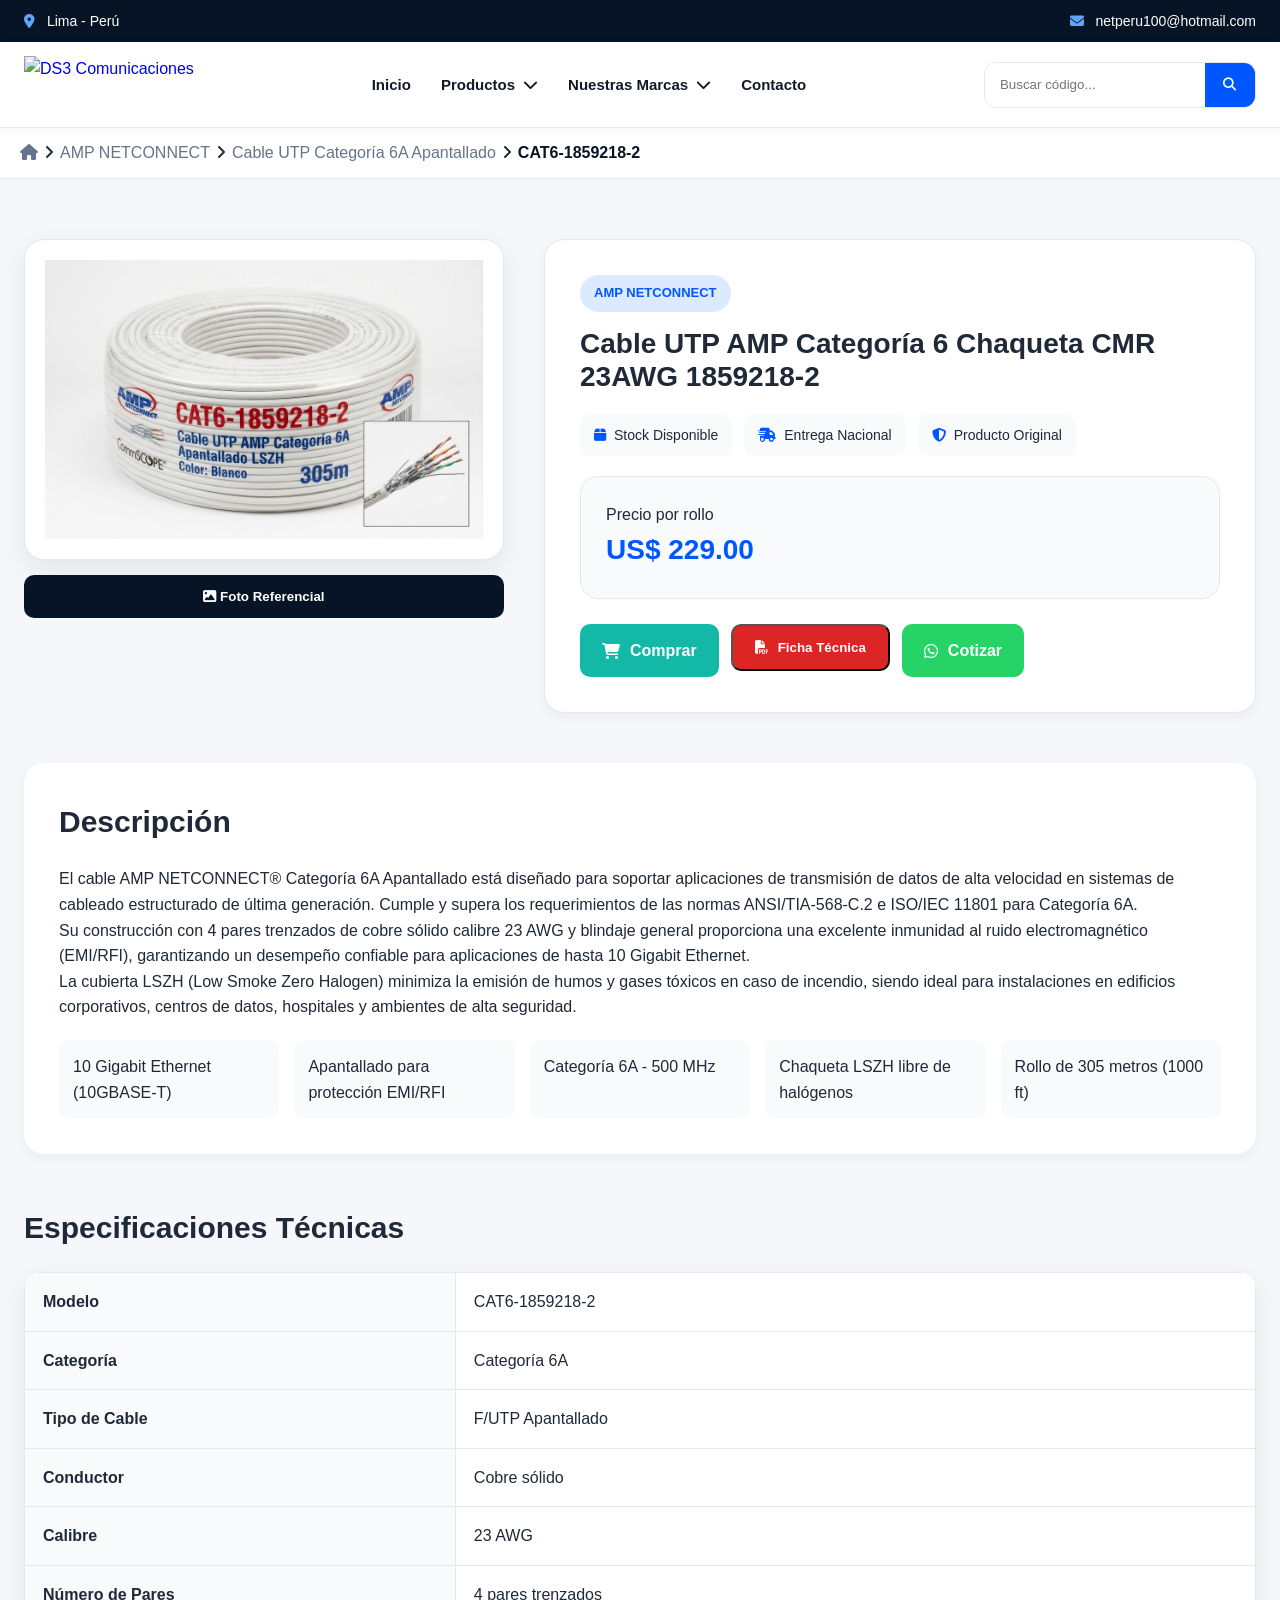
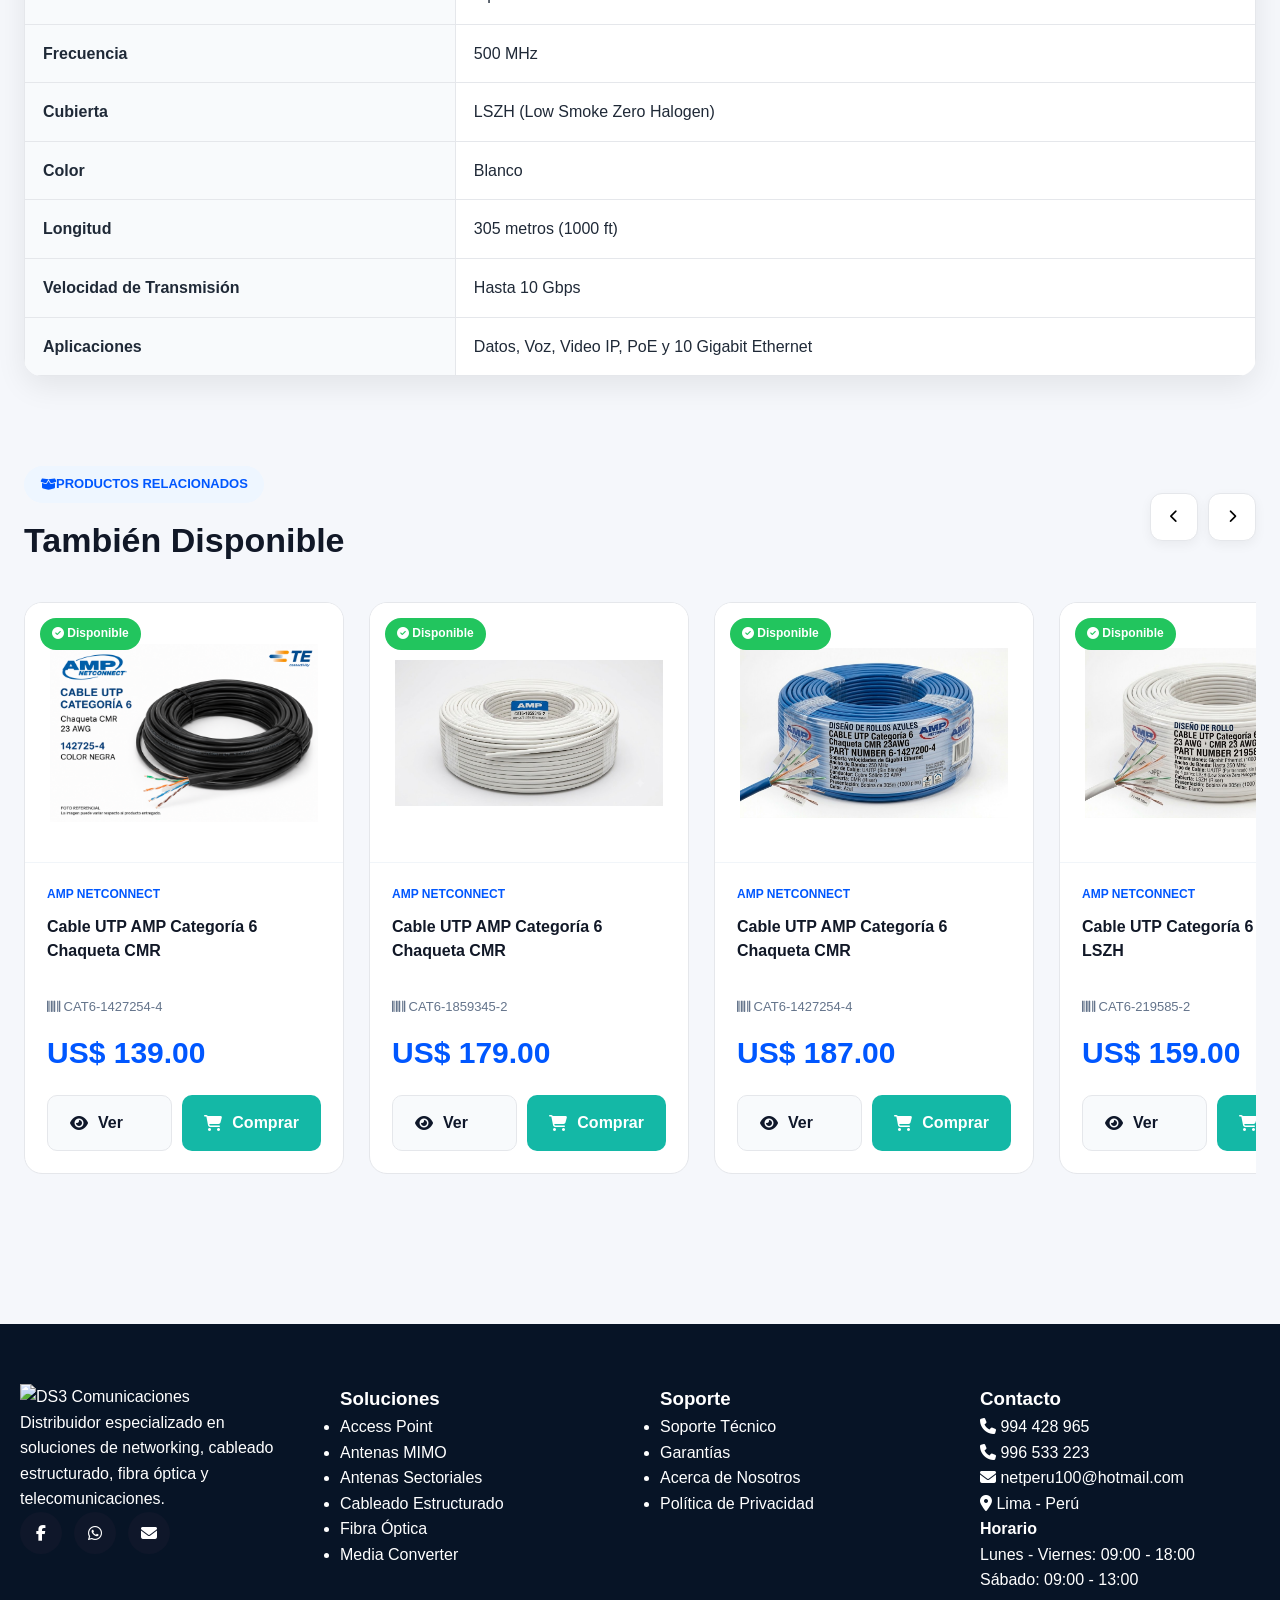
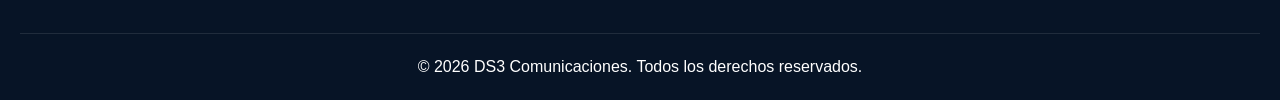
==== 1859218-2.html @ 6a1416a5 "Actualización productos AMP NETCONNECT" ====
<!DOCTYPE html>
<html lang="es">

<head>

    <link rel="stylesheet" href="css/base.css">
    <link rel="stylesheet" href="css/navbar.css">
    <link rel="stylesheet" href="css/product.css">
    <link rel="stylesheet" href="css/related-products.css">
    <link rel="stylesheet" href="css/footer.css">
    <link rel="stylesheet" href="css/responsive.css">
    <link rel="stylesheet" href="https://cdnjs.cloudflare.com/ajax/libs/font-awesome/6.7.2/css/all.min.css">
</head>

<body>

    <!-- Navbar -->
    <div id="navbar-container"></div>
    <!-- PRODUCTO -->
    <section class="product-section">

        <div class="container">

            <div class="product-grid">

                <div class="product-left">

                    <img src="icons/efd4f546-cb13-4850-aee8-1427e9f0d765.jpg" alt="Cable UTP AMP Categoría 6"
                        class="product-image">

                    <button id="openPhoto" class="photo-btn">

                        <i class="fa-solid fa-image"></i>
                        Foto Referencial

                    </button>

                </div>

                <div class="product-right">

                    <span class="brand">
                        AMP NETCONNECT
                    </span>

                    <h1>

                        Cable UTP AMP Categoría 6
                        Chaqueta CMR 23AWG
                        1859218-2

                    </h1>

                    <div class="product-meta">

                        <div class="meta-item">
                            <i class="fa-solid fa-box"></i>
                            Stock Disponible
                        </div>

                        <div class="meta-item">
                            <i class="fa-solid fa-truck-fast"></i>
                            Entrega Nacional
                        </div>

                        <div class="meta-item">
                            <i class="fa-solid fa-shield-halved"></i>
                            Producto Original
                        </div>

                    </div>

                    <div class="price-box">

                        <span>Precio por rollo</span>

                        <div class="price">
                            US$ 229.00
                        </div>

                    </div>

                    <div class="action-buttons">

                        <a href="#" class="btn buy-btn">

                            <i class="fa-solid fa-cart-shopping"></i>
                            Comprar

                        </a>

                        <div class="pdf-dropdown">

                            <button class="btn tech-btn" id="pdfBtn">

                                <i class="fa-solid fa-file-pdf"></i>
                                Ficha Técnica

                            </button>

                            <div class="pdf-menu" id="pdfMenu">

                                <a href="pdf/1859218-2_es.pdf" target="_blank">
                                    🇪🇸 Español
                                </a>

                                <a href="pdf/1859218-2_en.pdf" target="_blank">
                                    🇺🇸 English
                                </a>

                            </div>

                        </div>

                        <a href="https://wa.me/51994428965?text=Hola,%20quiero%20cotizar%20el%20Cable%20UTP%20AMP%206-1427200-4"
                            target="_blank" class="btn whatsapp-btn">

                            <i class="fab fa-whatsapp"></i>

                            Cotizar

                        </a>

                    </div>

                </div>

            </div>

            <section class="description">

                <h2>Descripción</h2>

                <p>
                    El cable AMP NETCONNECT® Categoría 6A Apantallado está diseñado para soportar
                    aplicaciones de transmisión de datos de alta velocidad en sistemas de cableado
                    estructurado de última generación. Cumple y supera los requerimientos de las
                    normas ANSI/TIA-568-C.2 e ISO/IEC 11801 para Categoría 6A.
                </p>

                <p>
                    Su construcción con 4 pares trenzados de cobre sólido calibre 23 AWG y blindaje
                    general proporciona una excelente inmunidad al ruido electromagnético (EMI/RFI),
                    garantizando un desempeño confiable para aplicaciones de hasta 10 Gigabit Ethernet.
                </p>

                <p>
                    La cubierta LSZH (Low Smoke Zero Halogen) minimiza la emisión de humos y gases
                    tóxicos en caso de incendio, siendo ideal para instalaciones en edificios
                    corporativos, centros de datos, hospitales y ambientes de alta seguridad.
                </p>

                <ul>

                    <li>10 Gigabit Ethernet (10GBASE-T)</li>

                    <li>Apantallado para protección EMI/RFI</li>

                    <li>Categoría 6A - 500 MHz</li>

                    <li>Chaqueta LSZH libre de halógenos</li>

                    <li>Rollo de 305 metros (1000 ft)</li>

                </ul>

            </section>

            <section class="specifications">

                <h2>Especificaciones Técnicas</h2>

                <div class="table-wrapper">
                    <table>

                        <tr>
                            <td>Modelo</td>
                            <td>CAT6-1859218-2</td>
                        </tr>

                        <tr>
                            <td>Categoría</td>
                            <td>Categoría 6A</td>
                        </tr>

                        <tr>
                            <td>Tipo de Cable</td>
                            <td>F/UTP Apantallado</td>
                        </tr>

                        <tr>
                            <td>Conductor</td>
                            <td>Cobre sólido</td>
                        </tr>

                        <tr>
                            <td>Calibre</td>
                            <td>23 AWG</td>
                        </tr>

                        <tr>
                            <td>Número de Pares</td>
                            <td>4 pares trenzados</td>
                        </tr>

                        <tr>
                            <td>Frecuencia</td>
                            <td>500 MHz</td>
                        </tr>

                        <tr>
                            <td>Cubierta</td>
                            <td>LSZH (Low Smoke Zero Halogen)</td>
                        </tr>

                        <tr>
                            <td>Color</td>
                            <td>Blanco</td>
                        </tr>

                        <tr>
                            <td>Longitud</td>
                            <td>305 metros (1000 ft)</td>
                        </tr>

                        <tr>
                            <td>Velocidad de Transmisión</td>
                            <td>Hasta 10 Gbps</td>
                        </tr>

                        <tr>
                            <td>Aplicaciones</td>
                            <td>Datos, Voz, Video IP, PoE y 10 Gigabit Ethernet</td>
                        </tr>

                    </table>
                </div>

            </section>
        </div>

        <section class="related-products">

            <div class="container">

                <div class="section-header">

                    <div class="section-title">

                        <span class="section-badge">

                            <i class="fa-solid fa-box-open"></i>

                            Productos Relacionados

                        </span>

                        <h2>
                            También Disponible
                        </h2>

                    </div>

                    <div class="slider-controls">

                        <button class="slider-btn" id="prevProduct">

                            <i class="fa-solid fa-chevron-left"></i>

                        </button>

                        <button class="slider-btn" id="nextProduct">

                            <i class="fa-solid fa-chevron-right"></i>

                        </button>

                    </div>

                </div>

                <div class="related-slider" id="relatedSlider">

                    <!-- PRODUCTO 1 -->

                    <article class="product-card">

                        <span class="stock-badge">

                            <i class="fa-solid fa-circle-check"></i>

                            Disponible

                        </span>

                        <div class="product-image-box">

                            <img src="icons/06294995-fa99-4bab-a4fa-f80237c749cf.png" alt="Cable AMP Categoría 6">

                        </div>

                        <div class="product-info">

                            <span class="product-brand">
                                AMP NETCONNECT
                            </span>

                            <h3>
                                Cable UTP AMP Categoría 6
                                Chaqueta CMR
                            </h3>

                            <div class="product-code">

                                <i class="fa-solid fa-barcode"></i>

                                CAT6-1427254-4

                            </div>

                            <div class="product-price">

                                US$ 139.00

                            </div>

                            <div class="product-actions">

                                <a href="/1427254-4.html" class="btn details-btn">

                                    <i class="fa-solid fa-eye"></i>

                                    Ver

                                </a>

                                <a href="#" class="btn buy-btn">

                                    <i class="fa-solid fa-cart-shopping"></i>

                                    Comprar

                                </a>

                            </div>

                        </div>

                    </article>

                    <!-- PRODUCTO 2 -->

                    <article class="product-card">

                        <span class="stock-badge">

                            <i class="fa-solid fa-circle-check"></i>

                            Disponible

                        </span>

                        <div class="product-image-box">

                            <img src="icons/18313572707511110269.jpg" alt="Cable AMP LSZH">

                        </div>

                        <div class="product-info">

                            <span class="product-brand">
                                AMP NETCONNECT
                            </span>

                            <h3>
                                Cable UTP AMP Categoría 6 Chaqueta CMR
                            </h3>

                            <div class="product-code">

                                <i class="fa-solid fa-barcode"></i>

                                CAT6-1859345-2

                            </div>

                            <div class="product-price">

                                US$ 179.00

                            </div>

                            <div class="product-actions">

                                <a href="/6-1427200-4.html" class="btn details-btn">

                                    <i class="fa-solid fa-eye"></i>

                                    Ver

                                </a>

                                <a href="#" class="btn buy-btn">

                                    <i class="fa-solid fa-cart-shopping"></i>

                                    Comprar

                                </a>

                            </div>

                        </div>

                    </article>

                    <!-- PRODUCTO 3 -->

                    <article class="product-card">

                        <span class="stock-badge">

                            <i class="fa-solid fa-circle-check"></i>

                            Disponible

                        </span>

                        <div class="product-image-box">

                            <img src="icons/12920551569051619388.jpg" alt="Cable AMP Categoría 6">

                        </div>

                        <div class="product-info">

                            <span class="product-brand">
                                AMP NETCONNECT
                            </span>

                            <h3>
                                Cable UTP AMP Categoría 6
                                Chaqueta CMR
                            </h3>

                            <div class="product-code">

                                <i class="fa-solid fa-barcode"></i>

                                CAT6-1427254-4

                            </div>

                            <div class="product-price">

                                US$ 187.00
                            </div>

                            <div class="product-actions">

                                <a href="/6-1427200-4.html" class="btn details-btn">

                                    <i class="fa-solid fa-eye"></i>

                                    Ver

                                </a>

                                <a href="#" class="btn buy-btn">

                                    <i class="fa-solid fa-cart-shopping"></i>

                                    Comprar

                                </a>

                            </div>

                        </div>

                    </article>

                    <!-- PRODUCTO 4 -->

                    <article class="product-card">

                        <span class="stock-badge">

                            <i class="fa-solid fa-circle-check"></i>

                            Disponible

                        </span>

                        <div class="product-image-box">

                            <img src="icons/6c53fdd8-4ae4-412d-8e2e-f5d44bc591af.jpg" alt="Cable AMP 23AWG">

                        </div>

                        <div class="product-info">

                            <span class="product-brand">
                                AMP NETCONNECT
                            </span>

                            <h3>
                                Cable UTP Categoría 6
                                23 AWG LSZH
                            </h3>

                            <div class="product-code">

                                <i class="fa-solid fa-barcode"></i>

                                CAT6-219585-2

                            </div>

                            <div class="product-price">

                                US$ 159.00

                            </div>

                            <div class="product-actions">

                                <a href="/219585-2.html" class="btn details-btn">

                                    <i class="fa-solid fa-eye"></i>

                                    Ver

                                </a>

                                <a href="#" class="btn buy-btn">

                                    <i class="fa-solid fa-cart-shopping"></i>

                                    Comprar

                                </a>

                            </div>

                        </div>

                    </article>

                </div>

            </div>

        </section>
    </section>


    <!-- MODAL -->

    <div id="photoModal" class="modal">

        <div class="modal-content">

            <span class="close-modal">
                &times;
            </span>

            <img src="icons/51218fdd-6ee7-4077-8b9a-9e5af31d7620.jpg" alt="Foto Referencial">

        </div>

    </div>

    <div id="footer-container"></div>

    <script src="js/app.js"></script>
    <script src="js/navbar.js"></script>
    <script src="js/breadcrumb.js"></script>
</body>

</html>
---- css/base.css ----
/* ==========================
VARIABLES
========================== */

:root {

   --primary: #0057ff;
   --primary-dark: #0046cc;

   --secondary: #071426;

   --success: #22c55e;
   --danger: #ef4444;

   --white: #ffffff;

   --light: #f8fafc;
   --gray: #64748b;

   --border: #e5e7eb;

   --shadow-sm:
      0 4px 12px rgba(0, 0, 0, .05);

   --shadow:
      0 10px 30px rgba(0, 0, 0, .08);

   --radius: 14px;

   --transition: .25s ease;

}

/* ==========================
   RESET
========================== */

* {
   margin: 0;
   padding: 0;
   box-sizing: border-box;
}

html {
   scroll-behavior: smooth;
}

body {

   font-family: 'Inter', sans-serif;

   background: #f5f7fb;

   color: #1f2937;

   line-height: 1.6;

}

img {
   max-width: 100%;
   display: block;
}

a {
   text-decoration: none;
}

/* ==========================
   CONTAINER
========================== */

.container {

   max-width: 1400px;

   margin: auto;

   padding: 0 24px;

}
---- css/navbar.css ----
/* ==========================================
   TOPBAR
========================================== */

.topbar{
    background:#071426;
    color:#fff;
    padding:10px 0;
    font-size:14px;
}

.topbar .container{
    display:flex;
    justify-content:space-between;
    align-items:center;
}

.topbar i{
    margin-right:8px;
    color:#60a5fa;
}

.topbar a{
    color:#fff;
}

/* ==========================================
   NAVBAR
========================================== */

.navbar{
    position:sticky;
    top:0;
    z-index:9999;
    background:rgba(255,255,255,.96);
    backdrop-filter:blur(15px);
    border-bottom:1px solid var(--border);
    box-shadow:0 2px 10px rgba(0,0,0,.04);
}

.nav-wrapper{
    height:85px;
    display:flex;
    justify-content:space-between;
    align-items:center;
}

.logo img{
    height:58px;
}

.nav-menu{
    display:flex;
    align-items:center;
    gap:30px;
}

.nav-menu a{
    color:#111827;
    font-size:15px;
    font-weight:600;
    position:relative;
}

.nav-menu a:hover{
    color:var(--primary);
}

.nav-menu a::after{
    content:"";
    position:absolute;
    left:0;
    bottom:-8px;
    width:0;
    height:2px;
    background:var(--primary);
    transition:.3s;
}

.nav-menu a:hover::after{
    width:100%;
}

.nav-dropdown{
    position:relative;
}

.dropdown-btn{
    background:none;
    border:none;
    cursor:pointer;
    display:flex;
    align-items:center;
    gap:8px;
    font-size:15px;
    font-weight:600;
    color:#111827;
}

.dropdown-btn:hover{
    color:var(--primary);
}

/* ==========================================
   SUBMENU PRODUCTOS
========================================== */

.brand-subnav{
    position:absolute;
    top:100%;
    left:50%;
    transform:translateX(-50%);
    width:850px;
    background:#fff;
    border-radius:16px;
    padding:20px;
    box-shadow:0 20px 40px rgba(0,0,0,.12);
    opacity:0;
    visibility:hidden;
    transition:.3s ease;
    z-index:9999;
}

.products-dropdown:hover .brand-subnav{
    opacity:1;
    visibility:visible;
}

.brand-subnav__inner{
    display:grid;
    grid-template-columns:repeat(auto-fit,minmax(180px,1fr));
    gap:15px;
}

.nav-item{
    display:flex;
    align-items:center;
    gap:14px;
    padding:14px;
    border-radius:12px;
    border:1px solid #e5e7eb;
    transition:.25s ease;
}

.nav-item:hover{
    transform:translateY(-3px);
    box-shadow:0 8px 18px rgba(0,0,0,.08);
}

.icon-container{
    width:42px;
    height:42px;
    display:flex;
    align-items:center;
    justify-content:center;
    border-radius:10px;
    background:#eef6ff;
}

.icon-container i{
    color:#049FD9;
}

/* ==========================================
   MEGA MENU MARCAS
========================================== */

.mega-brands{
    position:absolute;
    top:100%;
    left:50%;
    transform:translateX(-50%);
    width:950px;
    padding:25px;
    background:#fff;
    border-radius:18px;
    display:grid;
    grid-template-columns:repeat(auto-fill,minmax(140px,1fr));
    gap:15px;
    box-shadow:0 20px 40px rgba(0,0,0,.12);
    opacity:0;
    visibility:hidden;
    transition:.3s ease;
}

.nav-dropdown:hover .mega-brands{
    opacity:1;
    visibility:visible;
}

.brand-item{
    display:flex;
    align-items:center;
    justify-content:center;
    min-height:80px;
    padding:12px;
    border-radius:12px;
    border:1px solid var(--border);
    transition:.25s ease;
}

.brand-item:hover{
    transform:translateY(-4px);
    box-shadow:0 8px 18px rgba(0,0,0,.08);
}

.brand-item img{
    max-height:40px;
    object-fit:contain;
}

/* ==========================================
   SEARCH + MOBILE BUTTON
========================================== */

.nav-actions{
    display:flex;
    align-items:center;
    gap:15px;
}

.search-box form{
    display:flex;
    height:46px;
    border:1px solid var(--border);
    border-radius:12px;
    overflow:hidden;
}

.search-box input{
    width:220px;
    border:none;
    outline:none;
    padding:0 15px;
}

.search-btn{
    width:50px;
    border:none;
    background:var(--primary);
    color:#fff;
    cursor:pointer;
}

.mobile-btn{
    display:none;
    width:45px;
    height:45px;
    border:none;
    background:#f8fafc;
    color:#071426;
    border-radius:10px;
    cursor:pointer;
    font-size:18px;
    transition:.3s;
}

.mobile-btn:hover{
    background:#e2e8f0;
}

/* ==========================================
   BREADCRUMB
========================================== */

.breadcrumb{
    display:flex;
    align-items:center;
    gap:6px;
    padding:12px 20px;
    background:#fff;
    border-bottom:1px solid var(--border);
    overflow-x:auto;
    white-space:nowrap;
    scrollbar-width:none;
}

.breadcrumb::-webkit-scrollbar{
    display:none;
}

.breadcrumb a{
    color:#64748b;
}

.breadcrumb .current{
    font-weight:700;
    color:#071426;
}

/* ==========================================
   DESKTOP LARGE
========================================== */

@media (max-width:1400px){

    .brand-subnav{
        width:90vw;
    }

    .mega-brands{
        width:90vw;
    }

}

/* ==========================================
   TABLET
========================================== */

@media (max-width:1024px){

    .nav-menu{
        gap:20px;
    }

    .search-box input{
        width:180px;
    }

    .brand-subnav{
        width:95vw;
    }

    .mega-brands{
        width:95vw;
        grid-template-columns:
        repeat(auto-fill,minmax(120px,1fr));
    }

}

/* ==========================================
   MOBILE
========================================== */

@media (max-width:991px){

    .topbar{
        display:none;
    }

    .mobile-btn{
        display:flex;
        align-items:center;
        justify-content:center;
    }

    .search-box{
        display:none;
    }

    .nav-menu{
        display:none;
    }

    .nav-menu.mobile-active{
        display:flex;
        flex-direction:column;

        position:absolute;
        top:85px;
        left:0;

        width:100%;

        background:#fff;

        padding:25px;

        gap:20px;

        max-height:calc(100vh - 85px);

        overflow-y:auto;

        box-shadow:0 15px 30px rgba(0,0,0,.08);
    }

    .brand-subnav,
    .mega-brands{

        display:none;

        position:static;

        width:100%;

        transform:none;

        opacity:1;

        visibility:visible;

        margin-top:15px;

        box-shadow:none;
    }

    .nav-dropdown.active .brand-subnav,
    .nav-dropdown.active .mega-brands{
        display:grid;
    }

}

/* ==========================================
   TABLET VERTICAL
========================================== */

@media (max-width:768px){

    .logo img{
        height:48px;
    }

    .nav-wrapper{
        height:75px;
    }

    .breadcrumb{
        padding:10px 15px;
    }

}

/* ==========================================
   CELULAR
========================================== */

@media (max-width:480px){

    .nav-menu.mobile-active{
        padding:20px 15px;
    }

    .brand-subnav__inner{
        grid-template-columns:1fr;
    }

    .mega-brands{
        grid-template-columns:
        repeat(2,1fr);
    }

}
---- css/product.css ----
/* ==========================
   PRODUCTO
========================== */

.product-section {

   padding: 60px 0;

}

.product-grid {

   display: grid;

   grid-template-columns:
      520px 1fr;

   gap: 50px;

   align-items: start;

}

.product-image {

   width: 100%;

   padding: 20px;

   background: white;

   border-radius: 20px;

   border: 1px solid var(--border);

   box-shadow: var(--shadow);

}

.product-right {

   background: white;

   padding: 35px;

   border-radius: 20px;

   border: 1px solid var(--border);

   box-shadow: var(--shadow-sm);

}

.brand {

   display: inline-block;

   padding: 8px 14px;

   background: #dbeafe;

   color: #0057ff;

   font-size: 13px;

   font-weight: 700;

   border-radius: 999px;

   margin-bottom: 15px;

}

.product-right h1 {

   font-size: 28px;

   line-height: 1.2;

   margin-bottom: 20px;

}

/* ==========================
   META
========================== */

.product-meta {

   display: flex;

   flex-wrap: wrap;

   gap: 12px;

   margin-bottom: 20px;

}

.meta-item {

   padding: 10px 14px;

   background: #f8fafc;

   border-radius: 10px;

   font-size: 14px;

   display: flex;

   align-items: center;

   gap: 8px;

}

.meta-item i {

   color: var(--primary);

}

/* ==========================
   PRECIO
========================== */

.price-box {

   padding: 25px;

   background: #f8fafc;

   border-radius: 18px;

   border: 1px solid var(--border);

   margin-bottom: 25px;

}

.price {

   font-size: 28px;

   font-weight: 800;

   color: var(--primary);

}

/* ==========================
   BOTONES
========================== */

.action-buttons {

   display: flex;

   flex-wrap: wrap;

   gap: 12px;

}

.btn {

   padding: 14px 22px;

   border-radius: 10px;

   display: flex;

   align-items: center;

   gap: 10px;

   font-weight: 600;

   color: white;

   transition: .3s;

}

.btn:hover {

   transform: translateY(-2px);

}

.buy-btn {

   background: #14b8a6;
   /* Turquesa */

   color: #fff;

}

.buy-btn:hover {

   background: #0f9d8f;

}

.tech-btn {
   background: #dc2626;
   color: #fff;
}

.tech-btn:hover {
   background: #b91c1c;
}

/* Dropdown PDF */

.pdf-dropdown{
   position:relative;
   display:inline-block;
}

.pdf-menu{
   display:none;
   position:absolute;
   top:calc(100% + 8px);
   left:0;
   min-width:180px;
   background:#fff;
   border-radius:10px;
   overflow:hidden;
   box-shadow:0 8px 20px rgba(0,0,0,.15);
   z-index:9999;
}

.pdf-menu.active{
   display:block;
}

.pdf-menu a{
   display:block;
   padding:12px 16px;
   text-decoration:none;
   color:#374151;
}

.pdf-menu a:hover{
   background:#f3f4f6;
}

.whatsapp-btn {
   background: #25D366;
}

.photo-btn {

   margin-top: 15px;

   width: 100%;

   padding: 14px;

   border: none;

   background: #071426;

   color: white;

   font-weight: 600;

   border-radius: 10px;

   cursor: pointer;

}

/* ==========================
   DESCRIPCIÓN
========================== */

.description {

   margin-top: 50px;

   background: white;

   padding: 35px;

   border-radius: 20px;

   box-shadow: var(--shadow-sm);

}

.description h2 {

   margin-bottom: 20px;

   font-size: 30px;

}

.description ul {

   margin-top: 20px;

   list-style: none;

   display: grid;

   grid-template-columns:
      repeat(auto-fit, minmax(220px, 1fr));

   gap: 15px;

}

.description li {

   padding: 14px;

   background: #f8fafc;

   border-radius: 10px;

   font-weight: 500;

}

/* ==========================
   TABLA
========================== */

.specifications {

   margin-top: 50px;

}

.specifications h2 {

   margin-bottom: 20px;

   font-size: 30px;

}

table {

   width: 100%;

   background: white;

   border-collapse: collapse;

   overflow: hidden;

   border-radius: 18px;

   box-shadow: var(--shadow);

}

table td {

   padding: 16px 18px;

   border: 1px solid var(--border);

}

table td:first-child {

   font-weight: 700;

   background: #f8fafc;

   width: 35%;

}
/* ==========================
   MODAL
========================== */

.modal {

   display: none;

   position: fixed;

   inset: 0;

   background: rgba(0, 0, 0, .75);

   backdrop-filter: blur(5px);

   z-index: 99999;

}

.modal-content {

   background: white;

   width: 90%;

   max-width: 950px;

   margin: 40px auto;

   padding: 20px;

   border-radius: 18px;

   position: relative;

}

.modal-content img {

   width: 100%;

   border-radius: 12px;

}

.close-modal {

   position: absolute;

   top: 10px;
   right: 15px;

   font-size: 34px;

   cursor: pointer;

}

/* ==========================================
   DESKTOP LARGE
========================================== */

@media (max-width:1400px){

   .product-grid{
      grid-template-columns:480px 1fr;
      gap:40px;
   }

}

/* ==========================================
   LAPTOP
========================================== */

@media (max-width:1200px){

   .product-grid{
      grid-template-columns:420px 1fr;
      gap:35px;
   }

   .product-right{
      padding:30px;
   }

   .product-right h1{
      font-size:26px;
   }

   .description,
   .specifications{
      padding:30px;
   }

}

/* ==========================================
   TABLET
========================================== */

@media (max-width:991px){

   .product-grid{
      grid-template-columns:1fr;
      gap:30px;
   }

   .product-left{
      order:1;
   }

   .product-right{
      order:2;
      padding:25px;
   }

   .product-image{
      max-width:700px;
      margin:auto;
   }

   .product-right h1{
      font-size:24px;
   }

   .price{
      font-size:34px;
   }

   .description h2,
   .specifications h2{
      font-size:26px;
   }

   .description ul{
      grid-template-columns:
      repeat(auto-fit,minmax(180px,1fr));
   }

}

/* ==========================================
   MOBILE LARGE
========================================== */

@media (max-width:768px){

   .product-section{
      padding:40px 0;
   }

   .product-right{
      padding:20px;
   }

   .product-right h1{
      font-size:22px;
      line-height:1.4;
   }

   .product-meta{
      flex-direction:column;
      gap:10px;
   }

   .meta-item{
      width:100%;
   }

   .price-box{
      padding:20px;
   }

   .price{
      font-size:30px;
   }

   .action-buttons{
      flex-direction:column;
   }

   .action-buttons .btn{
      width:100%;
      justify-content:center;
   }

   .description{
      padding:25px;
   }

   .specifications{
      overflow-x:auto;
   }

   table{
      min-width:600px;
   }

   .modal-content{
      width:95%;
      margin:20px auto;
   }

}

/* ==========================================
   MOBILE SMALL
========================================== */

@media (max-width:576px){

   .product-section{
      padding:30px 0;
   }

   .product-image{
      padding:15px;
      border-radius:16px;
   }

   .product-right{
      padding:18px;
      border-radius:16px;
   }

   .brand{
      font-size:12px;
      padding:6px 12px;
   }

   .product-right h1{
      font-size:20px;
   }

   .price-box{
      padding:18px;
   }

   .price{
      font-size:28px;
   }

   .description,
   .specifications{
      padding:20px;
   }

   .description h2,
   .specifications h2{
      font-size:22px;
   }

   .description ul{
      grid-template-columns:1fr;
   }

   table td{
      padding:12px;
      font-size:14px;
   }

   .photo-btn{
      font-size:14px;
   }

}

/* ==========================================
   EXTRA SMALL DEVICES
========================================== */

@media (max-width:380px){

   .product-right h1{
      font-size:18px;
   }

   .price{
      font-size:24px;
   }

   .btn{
      padding:12px 15px;
      font-size:14px;
   }

   .meta-item{
      font-size:13px;
   }

}
---- css/related-products.css ----
/* ==========================
   RELATED PRODUCTS
========================== */

.related-products{
    width:100%;
    margin-top:90px;
}

.related-products .container{
    max-width:1400px;
    margin:auto;
}

/* Header */

.section-header{
    display:flex;
    justify-content:space-between;
    align-items:center;
    gap:20px;
    margin-bottom:35px;
}

.section-badge{
    display:inline-flex;
    align-items:center;
    justify-content:center;
    padding:8px 16px;
    background:#eef6ff;
    color:var(--primary);
    border-radius:50px;
    font-size:13px;
    font-weight:700;
    text-transform:uppercase;
}

.section-header h2{
    margin-top:10px;
    font-size:34px;
    font-weight:800;
    color:#111827;
}

/* Controles */

.slider-controls{
    display:flex;
    gap:10px;
}

.slider-btn{
    width:48px;
    height:48px;
    border:none;
    cursor:pointer;
    border-radius:12px;
    background:#fff;
    border:1px solid var(--border);
    box-shadow:var(--shadow-sm);
    transition:.25s ease;
}

.slider-btn:hover{
    background:var(--primary);
    color:#fff;
}

/* Slider */

.related-slider{
    display:flex;
    gap:25px;
    overflow-x:auto;
    scroll-behavior:smooth;
    padding-bottom:10px;
}

.related-slider::-webkit-scrollbar{
    height:8px;
}

.related-slider::-webkit-scrollbar-thumb{
    background:#cbd5e1;
    border-radius:30px;
}

/* Card */

.product-card{
    flex:0 0 320px;
    background:#fff;
    border-radius:18px;
    border:1px solid var(--border);
    overflow:hidden;
    position:relative;
    transition:.3s ease;
}

.product-card:hover{
    transform:translateY(-8px);
    box-shadow:
    0 20px 40px rgba(0,0,0,.08);
}

/* Badge */

.stock-badge{
    position:absolute;
    top:15px;
    left:15px;
    z-index:2;
    background:#22c55e;
    color:#fff;
    font-size:12px;
    font-weight:700;
    padding:6px 12px;
    border-radius:30px;
}

/* Imagen */

.product-image-box{
    height:260px;
    display:flex;
    align-items:center;
    justify-content:center;
    padding:25px;
    background:#fff;
    border-bottom:1px solid #f1f5f9;
}

.product-image-box img{
    max-width:100%;
    max-height:200px;
    object-fit:contain;
    transition:.3s ease;
}

.product-card:hover .product-image-box img{
    transform:scale(1.05);
}

/* Info */

.product-info{
    padding:22px;
}

.product-brand{
    display:block;
    font-size:12px;
    font-weight:700;
    color:var(--primary);
    text-transform:uppercase;
    margin-bottom:10px;
}

.product-info h3{
    font-size:16px;
    line-height:1.5;
    min-height:70px;
    margin-bottom:12px;
    color:#111827;
}

.product-code{
    font-size:13px;
    color:#64748b;
    margin-bottom:12px;
}

.product-price{
    font-size:30px;
    font-weight:800;
    color:var(--primary);
    margin-bottom:18px;
}

/* Botones */

.product-actions{
    display:flex;
    gap:10px;
}

.product-actions .btn{
    flex:1;
}

.details-btn{
    background:#f8fafc;
    color:#0f172a;
    border:1px solid #e5e7eb;
}

.details-btn:hover{
    background:#e2e8f0;
}

.product-actions .buy-btn{
    background:#14b8a6;
    color:#fff;
}

.product-actions .buy-btn:hover{
    background:#0d9488;
}
---- css/footer.css ----
.site-footer{
   margin-top:80px;
   background:#071426;
   color:#fff;
   padding:60px 20px 20px;
}

.footer-grid{
   max-width:1400px;
   margin:auto;
   display:grid;
   grid-template-columns:repeat(auto-fit,minmax(250px,1fr));
   gap:40px;
}

.footer-logo{
   max-width:220px;
}

.social-links{
   display:flex;
   gap:12px;
}

.social-links a{
   width:42px;
   height:42px;
   display:flex;
   justify-content:center;
   align-items:center;
   border-radius:50%;
   background:#0f172a;
   color:#fff;
}

.copyright{
   margin-top:40px;
   padding-top:20px;
   text-align:center;
   border-top:1px solid rgba(255,255,255,.1);
}
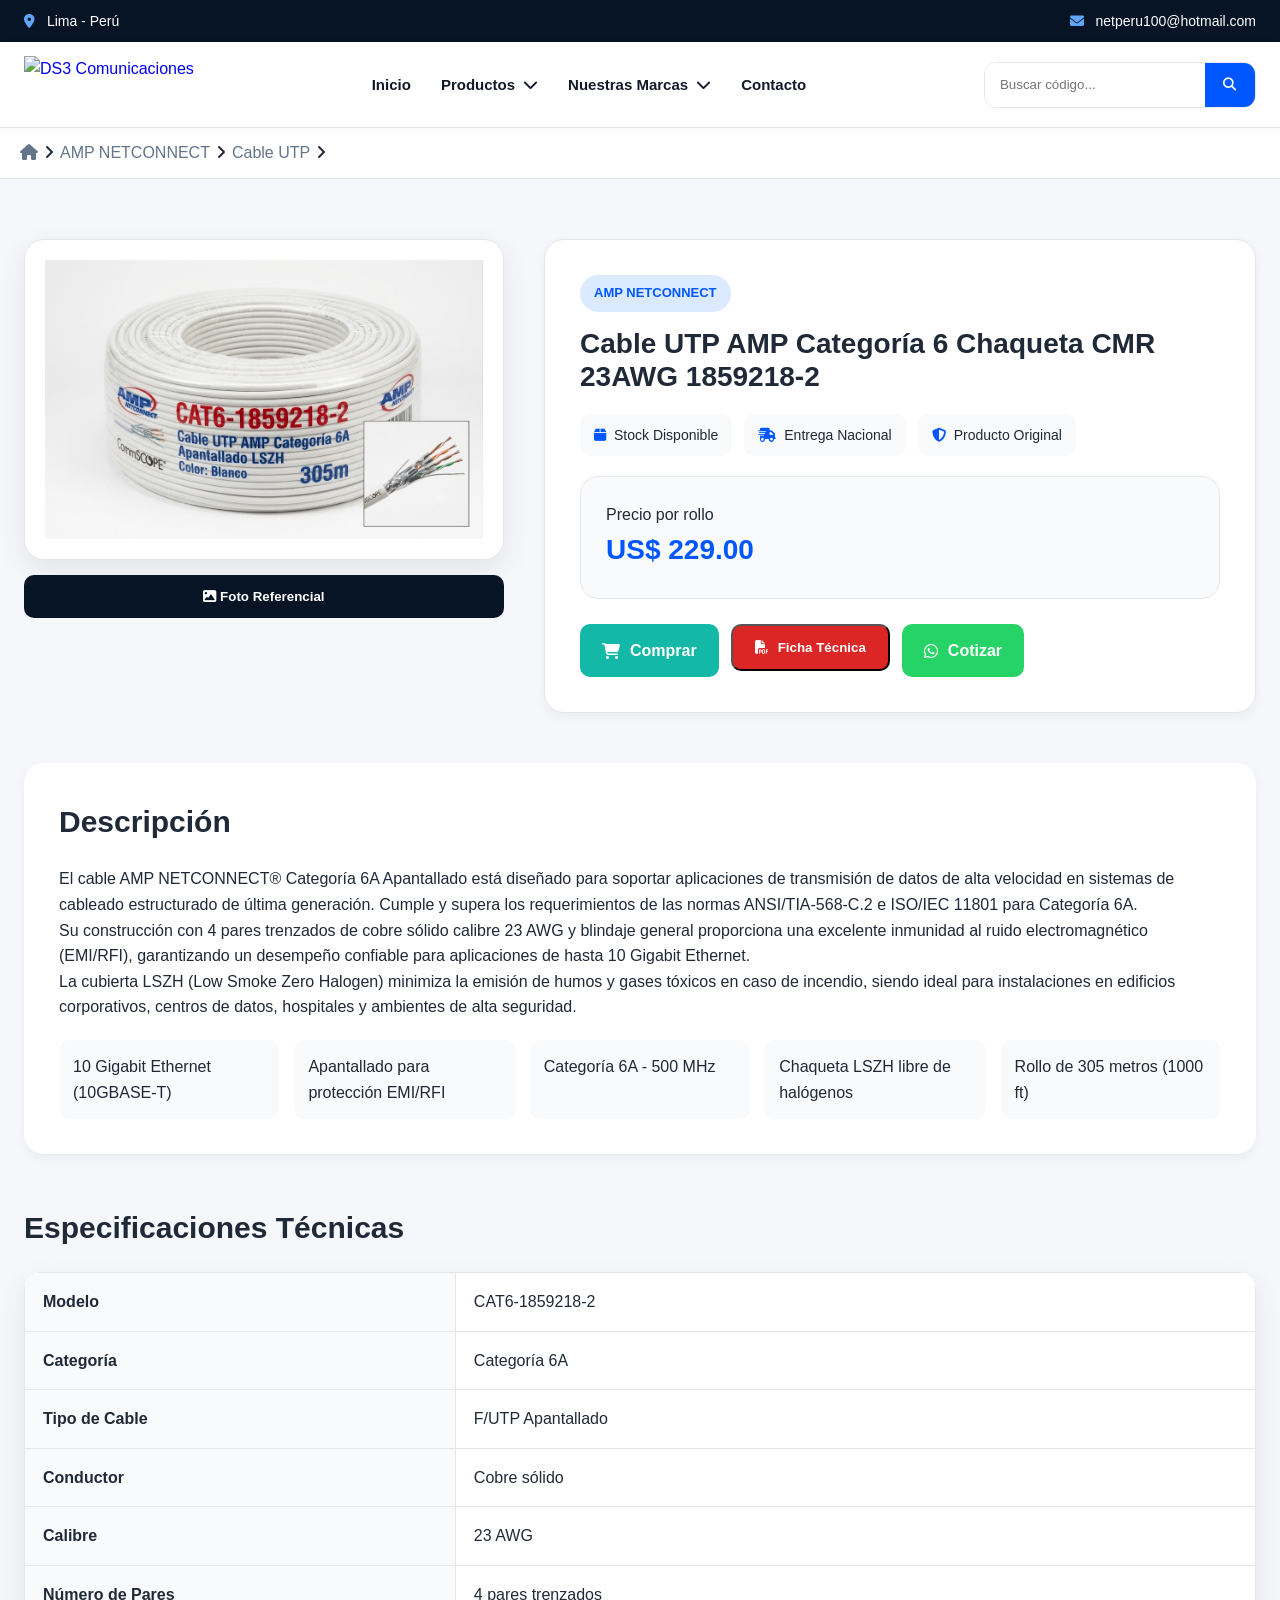
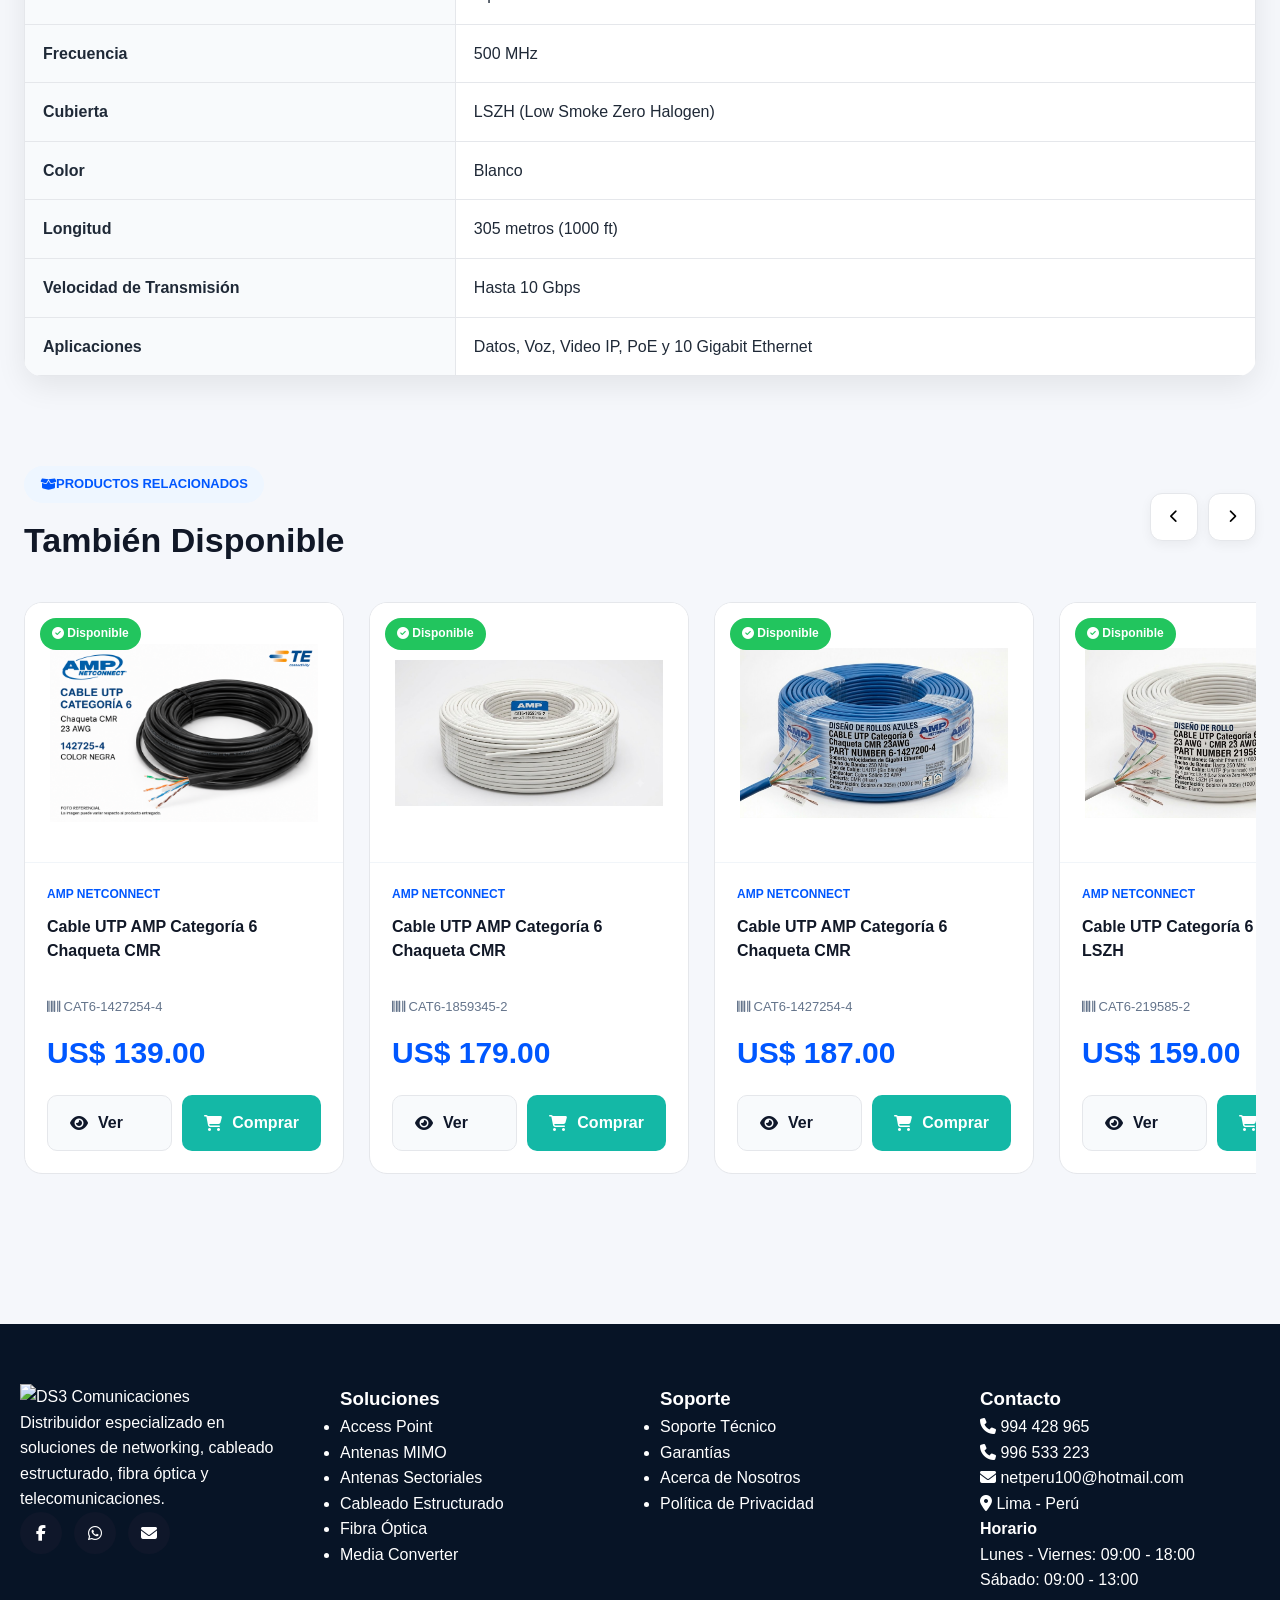
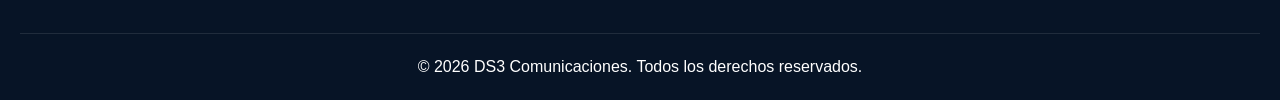
==== commit d3dbb460: "Update 1859218-2.html" ====
--- a/1859218-2.html
+++ b/1859218-2.html
@@ -1,581 +1,581 @@
-<!DOCTYPE html>
-<html lang="es">
-
-<head>
-
-    <link rel="stylesheet" href="css/base.css">
-    <link rel="stylesheet" href="css/navbar.css">
-    <link rel="stylesheet" href="css/product.css">
-    <link rel="stylesheet" href="css/related-products.css">
-    <link rel="stylesheet" href="css/footer.css">
-    <link rel="stylesheet" href="css/responsive.css">
-    <link rel="stylesheet" href="https://cdnjs.cloudflare.com/ajax/libs/font-awesome/6.7.2/css/all.min.css">
-</head>
-
-<body>
-
-    <!-- Navbar -->
-    <div id="navbar-container"></div>
-    <!-- PRODUCTO -->
-    <section class="product-section">
-
-        <div class="container">
-
-            <div class="product-grid">
-
-                <div class="product-left">
-
-                    <img src="icons/efd4f546-cb13-4850-aee8-1427e9f0d765.jpg" alt="Cable UTP AMP Categoría 6"
-                        class="product-image">
-
-                    <button id="openPhoto" class="photo-btn">
-
-                        <i class="fa-solid fa-image"></i>
-                        Foto Referencial
-
-                    </button>
-
-                </div>
-
-                <div class="product-right">
-
-                    <span class="brand">
-                        AMP NETCONNECT
-                    </span>
-
-                    <h1>
-
-                        Cable UTP AMP Categoría 6
-                        Chaqueta CMR 23AWG
-                        1859218-2
-
-                    </h1>
-
-                    <div class="product-meta">
-
-                        <div class="meta-item">
-                            <i class="fa-solid fa-box"></i>
-                            Stock Disponible
-                        </div>
-
-                        <div class="meta-item">
-                            <i class="fa-solid fa-truck-fast"></i>
-                            Entrega Nacional
-                        </div>
-
-                        <div class="meta-item">
-                            <i class="fa-solid fa-shield-halved"></i>
-                            Producto Original
-                        </div>
-
-                    </div>
-
-                    <div class="price-box">
-
-                        <span>Precio por rollo</span>
-
-                        <div class="price">
-                            US$ 229.00
-                        </div>
-
-                    </div>
-
-                    <div class="action-buttons">
-
-                        <a href="#" class="btn buy-btn">
-
-                            <i class="fa-solid fa-cart-shopping"></i>
-                            Comprar
-
-                        </a>
-
-                        <div class="pdf-dropdown">
-
-                            <button class="btn tech-btn" id="pdfBtn">
-
-                                <i class="fa-solid fa-file-pdf"></i>
-                                Ficha Técnica
-
-                            </button>
-
-                            <div class="pdf-menu" id="pdfMenu">
-
-                                <a href="pdf/1859218-2_es.pdf" target="_blank">
-                                    🇪🇸 Español
-                                </a>
-
-                                <a href="pdf/1859218-2_en.pdf" target="_blank">
-                                    🇺🇸 English
-                                </a>
-
-                            </div>
-
-                        </div>
-
-                        <a href="https://wa.me/51994428965?text=Hola,%20quiero%20cotizar%20el%20Cable%20UTP%20AMP%206-1427200-4"
-                            target="_blank" class="btn whatsapp-btn">
-
-                            <i class="fab fa-whatsapp"></i>
-
-                            Cotizar
-
-                        </a>
-
-                    </div>
-
-                </div>
-
-            </div>
-
-            <section class="description">
-
-                <h2>Descripción</h2>
-
-                <p>
-                    El cable AMP NETCONNECT® Categoría 6A Apantallado está diseñado para soportar
-                    aplicaciones de transmisión de datos de alta velocidad en sistemas de cableado
-                    estructurado de última generación. Cumple y supera los requerimientos de las
-                    normas ANSI/TIA-568-C.2 e ISO/IEC 11801 para Categoría 6A.
-                </p>
-
-                <p>
-                    Su construcción con 4 pares trenzados de cobre sólido calibre 23 AWG y blindaje
-                    general proporciona una excelente inmunidad al ruido electromagnético (EMI/RFI),
-                    garantizando un desempeño confiable para aplicaciones de hasta 10 Gigabit Ethernet.
-                </p>
-
-                <p>
-                    La cubierta LSZH (Low Smoke Zero Halogen) minimiza la emisión de humos y gases
-                    tóxicos en caso de incendio, siendo ideal para instalaciones en edificios
-                    corporativos, centros de datos, hospitales y ambientes de alta seguridad.
-                </p>
-
-                <ul>
-
-                    <li>10 Gigabit Ethernet (10GBASE-T)</li>
-
-                    <li>Apantallado para protección EMI/RFI</li>
-
-                    <li>Categoría 6A - 500 MHz</li>
-
-                    <li>Chaqueta LSZH libre de halógenos</li>
-
-                    <li>Rollo de 305 metros (1000 ft)</li>
-
-                </ul>
-
-            </section>
-
-            <section class="specifications">
-
-                <h2>Especificaciones Técnicas</h2>
-
-                <div class="table-wrapper">
-                    <table>
-
-                        <tr>
-                            <td>Modelo</td>
-                            <td>CAT6-1859218-2</td>
-                        </tr>
-
-                        <tr>
-                            <td>Categoría</td>
-                            <td>Categoría 6A</td>
-                        </tr>
-
-                        <tr>
-                            <td>Tipo de Cable</td>
-                            <td>F/UTP Apantallado</td>
-                        </tr>
-
-                        <tr>
-                            <td>Conductor</td>
-                            <td>Cobre sólido</td>
-                        </tr>
-
-                        <tr>
-                            <td>Calibre</td>
-                            <td>23 AWG</td>
-                        </tr>
-
-                        <tr>
-                            <td>Número de Pares</td>
-                            <td>4 pares trenzados</td>
-                        </tr>
-
-                        <tr>
-                            <td>Frecuencia</td>
-                            <td>500 MHz</td>
-                        </tr>
-
-                        <tr>
-                            <td>Cubierta</td>
-                            <td>LSZH (Low Smoke Zero Halogen)</td>
-                        </tr>
-
-                        <tr>
-                            <td>Color</td>
-                            <td>Blanco</td>
-                        </tr>
-
-                        <tr>
-                            <td>Longitud</td>
-                            <td>305 metros (1000 ft)</td>
-                        </tr>
-
-                        <tr>
-                            <td>Velocidad de Transmisión</td>
-                            <td>Hasta 10 Gbps</td>
-                        </tr>
-
-                        <tr>
-                            <td>Aplicaciones</td>
-                            <td>Datos, Voz, Video IP, PoE y 10 Gigabit Ethernet</td>
-                        </tr>
-
-                    </table>
-                </div>
-
-            </section>
-        </div>
-
-        <section class="related-products">
-
-            <div class="container">
-
-                <div class="section-header">
-
-                    <div class="section-title">
-
-                        <span class="section-badge">
-
-                            <i class="fa-solid fa-box-open"></i>
-
-                            Productos Relacionados
-
-                        </span>
-
-                        <h2>
-                            También Disponible
-                        </h2>
-
-                    </div>
-
-                    <div class="slider-controls">
-
-                        <button class="slider-btn" id="prevProduct">
-
-                            <i class="fa-solid fa-chevron-left"></i>
-
-                        </button>
-
-                        <button class="slider-btn" id="nextProduct">
-
-                            <i class="fa-solid fa-chevron-right"></i>
-
-                        </button>
-
-                    </div>
-
-                </div>
-
-                <div class="related-slider" id="relatedSlider">
-
-                    <!-- PRODUCTO 1 -->
-
-                    <article class="product-card">
-
-                        <span class="stock-badge">
-
-                            <i class="fa-solid fa-circle-check"></i>
-
-                            Disponible
-
-                        </span>
-
-                        <div class="product-image-box">
-
-                            <img src="icons/06294995-fa99-4bab-a4fa-f80237c749cf.png" alt="Cable AMP Categoría 6">
-
-                        </div>
-
-                        <div class="product-info">
-
-                            <span class="product-brand">
-                                AMP NETCONNECT
-                            </span>
-
-                            <h3>
-                                Cable UTP AMP Categoría 6
-                                Chaqueta CMR
-                            </h3>
-
-                            <div class="product-code">
-
-                                <i class="fa-solid fa-barcode"></i>
-
-                                CAT6-1427254-4
-
-                            </div>
-
-                            <div class="product-price">
-
-                                US$ 139.00
-
-                            </div>
-
-                            <div class="product-actions">
-
-                                <a href="/1427254-4.html" class="btn details-btn">
-
-                                    <i class="fa-solid fa-eye"></i>
-
-                                    Ver
-
-                                </a>
-
-                                <a href="#" class="btn buy-btn">
-
-                                    <i class="fa-solid fa-cart-shopping"></i>
-
-                                    Comprar
-
-                                </a>
-
-                            </div>
-
-                        </div>
-
-                    </article>
-
-                    <!-- PRODUCTO 2 -->
-
-                    <article class="product-card">
-
-                        <span class="stock-badge">
-
-                            <i class="fa-solid fa-circle-check"></i>
-
-                            Disponible
-
-                        </span>
-
-                        <div class="product-image-box">
-
-                            <img src="icons/18313572707511110269.jpg" alt="Cable AMP LSZH">
-
-                        </div>
-
-                        <div class="product-info">
-
-                            <span class="product-brand">
-                                AMP NETCONNECT
-                            </span>
-
-                            <h3>
-                                Cable UTP AMP Categoría 6 Chaqueta CMR
-                            </h3>
-
-                            <div class="product-code">
-
-                                <i class="fa-solid fa-barcode"></i>
-
-                                CAT6-1859345-2
-
-                            </div>
-
-                            <div class="product-price">
-
-                                US$ 179.00
-
-                            </div>
-
-                            <div class="product-actions">
-
-                                <a href="/6-1427200-4.html" class="btn details-btn">
-
-                                    <i class="fa-solid fa-eye"></i>
-
-                                    Ver
-
-                                </a>
-
-                                <a href="#" class="btn buy-btn">
-
-                                    <i class="fa-solid fa-cart-shopping"></i>
-
-                                    Comprar
-
-                                </a>
-
-                            </div>
-
-                        </div>
-
-                    </article>
-
-                    <!-- PRODUCTO 3 -->
-
-                    <article class="product-card">
-
-                        <span class="stock-badge">
-
-                            <i class="fa-solid fa-circle-check"></i>
-
-                            Disponible
-
-                        </span>
-
-                        <div class="product-image-box">
-
-                            <img src="icons/12920551569051619388.jpg" alt="Cable AMP Categoría 6">
-
-                        </div>
-
-                        <div class="product-info">
-
-                            <span class="product-brand">
-                                AMP NETCONNECT
-                            </span>
-
-                            <h3>
-                                Cable UTP AMP Categoría 6
-                                Chaqueta CMR
-                            </h3>
-
-                            <div class="product-code">
-
-                                <i class="fa-solid fa-barcode"></i>
-
-                                CAT6-1427254-4
-
-                            </div>
-
-                            <div class="product-price">
-
-                                US$ 187.00
-                            </div>
-
-                            <div class="product-actions">
-
-                                <a href="/6-1427200-4.html" class="btn details-btn">
-
-                                    <i class="fa-solid fa-eye"></i>
-
-                                    Ver
-
-                                </a>
-
-                                <a href="#" class="btn buy-btn">
-
-                                    <i class="fa-solid fa-cart-shopping"></i>
-
-                                    Comprar
-
-                                </a>
-
-                            </div>
-
-                        </div>
-
-                    </article>
-
-                    <!-- PRODUCTO 4 -->
-
-                    <article class="product-card">
-
-                        <span class="stock-badge">
-
-                            <i class="fa-solid fa-circle-check"></i>
-
-                            Disponible
-
-                        </span>
-
-                        <div class="product-image-box">
-
-                            <img src="icons/6c53fdd8-4ae4-412d-8e2e-f5d44bc591af.jpg" alt="Cable AMP 23AWG">
-
-                        </div>
-
-                        <div class="product-info">
-
-                            <span class="product-brand">
-                                AMP NETCONNECT
-                            </span>
-
-                            <h3>
-                                Cable UTP Categoría 6
-                                23 AWG LSZH
-                            </h3>
-
-                            <div class="product-code">
-
-                                <i class="fa-solid fa-barcode"></i>
-
-                                CAT6-219585-2
-
-                            </div>
-
-                            <div class="product-price">
-
-                                US$ 159.00
-
-                            </div>
-
-                            <div class="product-actions">
-
-                                <a href="/219585-2.html" class="btn details-btn">
-
-                                    <i class="fa-solid fa-eye"></i>
-
-                                    Ver
-
-                                </a>
-
-                                <a href="#" class="btn buy-btn">
-
-                                    <i class="fa-solid fa-cart-shopping"></i>
-
-                                    Comprar
-
-                                </a>
-
-                            </div>
-
-                        </div>
-
-                    </article>
-
-                </div>
-
-            </div>
-
-        </section>
-    </section>
-
-
-    <!-- MODAL -->
-
-    <div id="photoModal" class="modal">
-
-        <div class="modal-content">
-
-            <span class="close-modal">
-                &times;
-            </span>
-
-            <img src="icons/51218fdd-6ee7-4077-8b9a-9e5af31d7620.jpg" alt="Foto Referencial">
-
-        </div>
-
-    </div>
-
-    <div id="footer-container"></div>
-
-    <script src="js/app.js"></script>
-    <script src="js/navbar.js"></script>
-    <script src="js/breadcrumb.js"></script>
-</body>
-
-</html>+<!DOCTYPE html>
+<html lang="es">
+
+<head>
+
+    <link rel="stylesheet" href="css/base.css">
+    <link rel="stylesheet" href="css/navbar.css">
+    <link rel="stylesheet" href="css/product.css">
+    <link rel="stylesheet" href="css/related-products.css">
+    <link rel="stylesheet" href="css/footer.css">
+    <link rel="stylesheet" href="css/responsive.css">
+    <link rel="stylesheet" href="https://cdnjs.cloudflare.com/ajax/libs/font-awesome/6.7.2/css/all.min.css">
+</head>
+
+<body>
+
+    <!-- Navbar -->
+    <div id="navbar-container"></div>
+    <!-- PRODUCTO -->
+    <section class="product-section">
+
+        <div class="container">
+
+            <div class="product-grid">
+
+                <div class="product-left">
+
+                    <img src="icons/efd4f546-cb13-4850-aee8-1427e9f0d765.jpg" alt="Cable UTP AMP Categoría 6"
+                        class="product-image">
+
+                    <button id="openPhoto" class="photo-btn">
+
+                        <i class="fa-solid fa-image"></i>
+                        Foto Referencial
+
+                    </button>
+
+                </div>
+
+                <div class="product-right">
+
+                    <span class="brand">
+                        AMP NETCONNECT
+                    </span>
+
+                    <h1>
+
+                        Cable UTP AMP Categoría 6
+                        Chaqueta CMR 23AWG
+                        1859218-2
+
+                    </h1>
+
+                    <div class="product-meta">
+
+                        <div class="meta-item">
+                            <i class="fa-solid fa-box"></i>
+                            Stock Disponible
+                        </div>
+
+                        <div class="meta-item">
+                            <i class="fa-solid fa-truck-fast"></i>
+                            Entrega Nacional
+                        </div>
+
+                        <div class="meta-item">
+                            <i class="fa-solid fa-shield-halved"></i>
+                            Producto Original
+                        </div>
+
+                    </div>
+
+                    <div class="price-box">
+
+                        <span>Precio por rollo</span>
+
+                        <div class="price">
+                            US$ 229.00
+                        </div>
+
+                    </div>
+
+                    <div class="action-buttons">
+
+                        <a href="#" class="btn buy-btn">
+
+                            <i class="fa-solid fa-cart-shopping"></i>
+                            Comprar
+
+                        </a>
+
+                        <div class="pdf-dropdown">
+
+                            <button class="btn tech-btn" id="pdfBtn">
+
+                                <i class="fa-solid fa-file-pdf"></i>
+                                Ficha Técnica
+
+                            </button>
+
+                            <div class="pdf-menu" id="pdfMenu">
+
+                                <a href="pdf/1859218-2_es.pdf" target="_blank">
+                                    🇪🇸 Español
+                                </a>
+
+                                <a href="pdf/1859218-2_en.pdf" target="_blank">
+                                    🇺🇸 English
+                                </a>
+
+                            </div>
+
+                        </div>
+
+                        <a href="https://wa.me/51994428965?text=Hola,%20quiero%20cotizar%20el%20Cable%20UTP%20AMP%206-1427200-4"
+                            target="_blank" class="btn whatsapp-btn">
+
+                            <i class="fab fa-whatsapp"></i>
+
+                            Cotizar
+
+                        </a>
+
+                    </div>
+
+                </div>
+
+            </div>
+
+            <section class="description">
+
+                <h2>Descripción</h2>
+
+                <p>
+                    El cable AMP NETCONNECT® Categoría 6A Apantallado está diseñado para soportar
+                    aplicaciones de transmisión de datos de alta velocidad en sistemas de cableado
+                    estructurado de última generación. Cumple y supera los requerimientos de las
+                    normas ANSI/TIA-568-C.2 e ISO/IEC 11801 para Categoría 6A.
+                </p>
+
+                <p>
+                    Su construcción con 4 pares trenzados de cobre sólido calibre 23 AWG y blindaje
+                    general proporciona una excelente inmunidad al ruido electromagnético (EMI/RFI),
+                    garantizando un desempeño confiable para aplicaciones de hasta 10 Gigabit Ethernet.
+                </p>
+
+                <p>
+                    La cubierta LSZH (Low Smoke Zero Halogen) minimiza la emisión de humos y gases
+                    tóxicos en caso de incendio, siendo ideal para instalaciones en edificios
+                    corporativos, centros de datos, hospitales y ambientes de alta seguridad.
+                </p>
+
+                <ul>
+
+                    <li>10 Gigabit Ethernet (10GBASE-T)</li>
+
+                    <li>Apantallado para protección EMI/RFI</li>
+
+                    <li>Categoría 6A - 500 MHz</li>
+
+                    <li>Chaqueta LSZH libre de halógenos</li>
+
+                    <li>Rollo de 305 metros (1000 ft)</li>
+
+                </ul>
+
+            </section>
+
+            <section class="specifications">
+
+                <h2>Especificaciones Técnicas</h2>
+
+                <div class="table-wrapper">
+                    <table>
+
+                        <tr>
+                            <td>Modelo</td>
+                            <td>CAT6-1859218-2</td>
+                        </tr>
+
+                        <tr>
+                            <td>Categoría</td>
+                            <td>Categoría 6A</td>
+                        </tr>
+
+                        <tr>
+                            <td>Tipo de Cable</td>
+                            <td>F/UTP Apantallado</td>
+                        </tr>
+
+                        <tr>
+                            <td>Conductor</td>
+                            <td>Cobre sólido</td>
+                        </tr>
+
+                        <tr>
+                            <td>Calibre</td>
+                            <td>23 AWG</td>
+                        </tr>
+
+                        <tr>
+                            <td>Número de Pares</td>
+                            <td>4 pares trenzados</td>
+                        </tr>
+
+                        <tr>
+                            <td>Frecuencia</td>
+                            <td>500 MHz</td>
+                        </tr>
+
+                        <tr>
+                            <td>Cubierta</td>
+                            <td>LSZH (Low Smoke Zero Halogen)</td>
+                        </tr>
+
+                        <tr>
+                            <td>Color</td>
+                            <td>Blanco</td>
+                        </tr>
+
+                        <tr>
+                            <td>Longitud</td>
+                            <td>305 metros (1000 ft)</td>
+                        </tr>
+
+                        <tr>
+                            <td>Velocidad de Transmisión</td>
+                            <td>Hasta 10 Gbps</td>
+                        </tr>
+
+                        <tr>
+                            <td>Aplicaciones</td>
+                            <td>Datos, Voz, Video IP, PoE y 10 Gigabit Ethernet</td>
+                        </tr>
+
+                    </table>
+                </div>
+
+            </section>
+        </div>
+
+        <section class="related-products">
+
+            <div class="container">
+
+                <div class="section-header">
+
+                    <div class="section-title">
+
+                        <span class="section-badge">
+
+                            <i class="fa-solid fa-box-open"></i>
+
+                            Productos Relacionados
+
+                        </span>
+
+                        <h2>
+                            También Disponible
+                        </h2>
+
+                    </div>
+
+                    <div class="slider-controls">
+
+                        <button class="slider-btn" id="prevProduct">
+
+                            <i class="fa-solid fa-chevron-left"></i>
+
+                        </button>
+
+                        <button class="slider-btn" id="nextProduct">
+
+                            <i class="fa-solid fa-chevron-right"></i>
+
+                        </button>
+
+                    </div>
+
+                </div>
+
+                <div class="related-slider" id="relatedSlider">
+
+                    <!-- PRODUCTO 1 -->
+
+                    <article class="product-card">
+
+                        <span class="stock-badge">
+
+                            <i class="fa-solid fa-circle-check"></i>
+
+                            Disponible
+
+                        </span>
+
+                        <div class="product-image-box">
+
+                            <img src="icons/06294995-fa99-4bab-a4fa-f80237c749cf.png" alt="Cable AMP Categoría 6">
+
+                        </div>
+
+                        <div class="product-info">
+
+                            <span class="product-brand">
+                                AMP NETCONNECT
+                            </span>
+
+                            <h3>
+                                Cable UTP AMP Categoría 6
+                                Chaqueta CMR
+                            </h3>
+
+                            <div class="product-code">
+
+                                <i class="fa-solid fa-barcode"></i>
+
+                                CAT6-1427254-4
+
+                            </div>
+
+                            <div class="product-price">
+
+                                US$ 139.00
+
+                            </div>
+
+                            <div class="product-actions">
+
+                                <a href="cisco/1427254-4.html" class="btn details-btn">
+
+                                    <i class="fa-solid fa-eye"></i>
+
+                                    Ver
+
+                                </a>
+
+                                <a href="#" class="btn buy-btn">
+
+                                    <i class="fa-solid fa-cart-shopping"></i>
+
+                                    Comprar
+
+                                </a>
+
+                            </div>
+
+                        </div>
+
+                    </article>
+
+                    <!-- PRODUCTO 2 -->
+
+                    <article class="product-card">
+
+                        <span class="stock-badge">
+
+                            <i class="fa-solid fa-circle-check"></i>
+
+                            Disponible
+
+                        </span>
+
+                        <div class="product-image-box">
+
+                            <img src="icons/18313572707511110269.jpg" alt="Cable AMP LSZH">
+
+                        </div>
+
+                        <div class="product-info">
+
+                            <span class="product-brand">
+                                AMP NETCONNECT
+                            </span>
+
+                            <h3>
+                                Cable UTP AMP Categoría 6 Chaqueta CMR
+                            </h3>
+
+                            <div class="product-code">
+
+                                <i class="fa-solid fa-barcode"></i>
+
+                                CAT6-1859345-2
+
+                            </div>
+
+                            <div class="product-price">
+
+                                US$ 179.00
+
+                            </div>
+
+                            <div class="product-actions">
+
+                                <a href="cisco/6-1427200-4.html" class="btn details-btn">
+
+                                    <i class="fa-solid fa-eye"></i>
+
+                                    Ver
+
+                                </a>
+
+                                <a href="#" class="btn buy-btn">
+
+                                    <i class="fa-solid fa-cart-shopping"></i>
+
+                                    Comprar
+
+                                </a>
+
+                            </div>
+
+                        </div>
+
+                    </article>
+
+                    <!-- PRODUCTO 3 -->
+
+                    <article class="product-card">
+
+                        <span class="stock-badge">
+
+                            <i class="fa-solid fa-circle-check"></i>
+
+                            Disponible
+
+                        </span>
+
+                        <div class="product-image-box">
+
+                            <img src="icons/12920551569051619388.jpg" alt="Cable AMP Categoría 6">
+
+                        </div>
+
+                        <div class="product-info">
+
+                            <span class="product-brand">
+                                AMP NETCONNECT
+                            </span>
+
+                            <h3>
+                                Cable UTP AMP Categoría 6
+                                Chaqueta CMR
+                            </h3>
+
+                            <div class="product-code">
+
+                                <i class="fa-solid fa-barcode"></i>
+
+                                CAT6-1427254-4
+
+                            </div>
+
+                            <div class="product-price">
+
+                                US$ 187.00
+                            </div>
+
+                            <div class="product-actions">
+
+                                <a href="cisco/6-1427200-4.html" class="btn details-btn">
+
+                                    <i class="fa-solid fa-eye"></i>
+
+                                    Ver
+
+                                </a>
+
+                                <a href="#" class="btn buy-btn">
+
+                                    <i class="fa-solid fa-cart-shopping"></i>
+
+                                    Comprar
+
+                                </a>
+
+                            </div>
+
+                        </div>
+
+                    </article>
+
+                    <!-- PRODUCTO 4 -->
+
+                    <article class="product-card">
+
+                        <span class="stock-badge">
+
+                            <i class="fa-solid fa-circle-check"></i>
+
+                            Disponible
+
+                        </span>
+
+                        <div class="product-image-box">
+
+                            <img src="icons/6c53fdd8-4ae4-412d-8e2e-f5d44bc591af.jpg" alt="Cable AMP 23AWG">
+
+                        </div>
+
+                        <div class="product-info">
+
+                            <span class="product-brand">
+                                AMP NETCONNECT
+                            </span>
+
+                            <h3>
+                                Cable UTP Categoría 6
+                                23 AWG LSZH
+                            </h3>
+
+                            <div class="product-code">
+
+                                <i class="fa-solid fa-barcode"></i>
+
+                                CAT6-219585-2
+
+                            </div>
+
+                            <div class="product-price">
+
+                                US$ 159.00
+
+                            </div>
+
+                            <div class="product-actions">
+
+                                <a href="cisco/219585-2.html" class="btn details-btn">
+
+                                    <i class="fa-solid fa-eye"></i>
+
+                                    Ver
+
+                                </a>
+
+                                <a href="#" class="btn buy-btn">
+
+                                    <i class="fa-solid fa-cart-shopping"></i>
+
+                                    Comprar
+
+                                </a>
+
+                            </div>
+
+                        </div>
+
+                    </article>
+
+                </div>
+
+            </div>
+
+        </section>
+    </section>
+
+
+    <!-- MODAL -->
+
+    <div id="photoModal" class="modal">
+
+        <div class="modal-content">
+
+            <span class="close-modal">
+                &times;
+            </span>
+
+            <img src="icons/51218fdd-6ee7-4077-8b9a-9e5af31d7620.jpg" alt="Foto Referencial">
+
+        </div>
+
+    </div>
+
+    <div id="footer-container"></div>
+
+    <script src="js/app.js"></script>
+    <script src="js/navbar.js"></script>
+    <script src="js/breadcrumb.js"></script>
+</body>
+
+</html>
--- a/css/navbar.css
+++ b/css/navbar.css
@@ -1,446 +1,446 @@
-/* ==========================================
-   TOPBAR
-========================================== */
-
-.topbar{
-    background:#071426;
-    color:#fff;
-    padding:10px 0;
-    font-size:14px;
-}
-
-.topbar .container{
-    display:flex;
-    justify-content:space-between;
-    align-items:center;
-}
-
-.topbar i{
-    margin-right:8px;
-    color:#60a5fa;
-}
-
-.topbar a{
-    color:#fff;
-}
-
-/* ==========================================
-   NAVBAR
-========================================== */
-
-.navbar{
-    position:sticky;
-    top:0;
-    z-index:9999;
-    background:rgba(255,255,255,.96);
-    backdrop-filter:blur(15px);
-    border-bottom:1px solid var(--border);
-    box-shadow:0 2px 10px rgba(0,0,0,.04);
-}
-
-.nav-wrapper{
-    height:85px;
-    display:flex;
-    justify-content:space-between;
-    align-items:center;
-}
-
-.logo img{
-    height:58px;
-}
-
-.nav-menu{
-    display:flex;
-    align-items:center;
-    gap:30px;
-}
-
-.nav-menu a{
-    color:#111827;
-    font-size:15px;
-    font-weight:600;
-    position:relative;
-}
-
-.nav-menu a:hover{
-    color:var(--primary);
-}
-
-.nav-menu a::after{
-    content:"";
-    position:absolute;
-    left:0;
-    bottom:-8px;
-    width:0;
-    height:2px;
-    background:var(--primary);
-    transition:.3s;
-}
-
-.nav-menu a:hover::after{
-    width:100%;
-}
-
-.nav-dropdown{
-    position:relative;
-}
-
-.dropdown-btn{
-    background:none;
-    border:none;
-    cursor:pointer;
-    display:flex;
-    align-items:center;
-    gap:8px;
-    font-size:15px;
-    font-weight:600;
-    color:#111827;
-}
-
-.dropdown-btn:hover{
-    color:var(--primary);
-}
-
-/* ==========================================
-   SUBMENU PRODUCTOS
-========================================== */
-
-.brand-subnav{
-    position:absolute;
-    top:100%;
-    left:50%;
-    transform:translateX(-50%);
-    width:850px;
-    background:#fff;
-    border-radius:16px;
-    padding:20px;
-    box-shadow:0 20px 40px rgba(0,0,0,.12);
-    opacity:0;
-    visibility:hidden;
-    transition:.3s ease;
-    z-index:9999;
-}
-
-.products-dropdown:hover .brand-subnav{
-    opacity:1;
-    visibility:visible;
-}
-
-.brand-subnav__inner{
-    display:grid;
-    grid-template-columns:repeat(auto-fit,minmax(180px,1fr));
-    gap:15px;
-}
-
-.nav-item{
-    display:flex;
-    align-items:center;
-    gap:14px;
-    padding:14px;
-    border-radius:12px;
-    border:1px solid #e5e7eb;
-    transition:.25s ease;
-}
-
-.nav-item:hover{
-    transform:translateY(-3px);
-    box-shadow:0 8px 18px rgba(0,0,0,.08);
-}
-
-.icon-container{
-    width:42px;
-    height:42px;
-    display:flex;
-    align-items:center;
-    justify-content:center;
-    border-radius:10px;
-    background:#eef6ff;
-}
-
-.icon-container i{
-    color:#049FD9;
-}
-
-/* ==========================================
-   MEGA MENU MARCAS
-========================================== */
-
-.mega-brands{
-    position:absolute;
-    top:100%;
-    left:50%;
-    transform:translateX(-50%);
-    width:950px;
-    padding:25px;
-    background:#fff;
-    border-radius:18px;
-    display:grid;
-    grid-template-columns:repeat(auto-fill,minmax(140px,1fr));
-    gap:15px;
-    box-shadow:0 20px 40px rgba(0,0,0,.12);
-    opacity:0;
-    visibility:hidden;
-    transition:.3s ease;
-}
-
-.nav-dropdown:hover .mega-brands{
-    opacity:1;
-    visibility:visible;
-}
-
-.brand-item{
-    display:flex;
-    align-items:center;
-    justify-content:center;
-    min-height:80px;
-    padding:12px;
-    border-radius:12px;
-    border:1px solid var(--border);
-    transition:.25s ease;
-}
-
-.brand-item:hover{
-    transform:translateY(-4px);
-    box-shadow:0 8px 18px rgba(0,0,0,.08);
-}
-
-.brand-item img{
-    max-height:40px;
-    object-fit:contain;
-}
-
-/* ==========================================
-   SEARCH + MOBILE BUTTON
-========================================== */
-
-.nav-actions{
-    display:flex;
-    align-items:center;
-    gap:15px;
-}
-
-.search-box form{
-    display:flex;
-    height:46px;
-    border:1px solid var(--border);
-    border-radius:12px;
-    overflow:hidden;
-}
-
-.search-box input{
-    width:220px;
-    border:none;
-    outline:none;
-    padding:0 15px;
-}
-
-.search-btn{
-    width:50px;
-    border:none;
-    background:var(--primary);
-    color:#fff;
-    cursor:pointer;
-}
-
-.mobile-btn{
-    display:none;
-    width:45px;
-    height:45px;
-    border:none;
-    background:#f8fafc;
-    color:#071426;
-    border-radius:10px;
-    cursor:pointer;
-    font-size:18px;
-    transition:.3s;
-}
-
-.mobile-btn:hover{
-    background:#e2e8f0;
-}
-
-/* ==========================================
-   BREADCRUMB
-========================================== */
-
-.breadcrumb{
-    display:flex;
-    align-items:center;
-    gap:6px;
-    padding:12px 20px;
-    background:#fff;
-    border-bottom:1px solid var(--border);
-    overflow-x:auto;
-    white-space:nowrap;
-    scrollbar-width:none;
-}
-
-.breadcrumb::-webkit-scrollbar{
-    display:none;
-}
-
-.breadcrumb a{
-    color:#64748b;
-}
-
-.breadcrumb .current{
-    font-weight:700;
-    color:#071426;
-}
-
-/* ==========================================
-   DESKTOP LARGE
-========================================== */
-
-@media (max-width:1400px){
-
-    .brand-subnav{
-        width:90vw;
-    }
-
-    .mega-brands{
-        width:90vw;
-    }
-
-}
-
-/* ==========================================
-   TABLET
-========================================== */
-
-@media (max-width:1024px){
-
-    .nav-menu{
-        gap:20px;
-    }
-
-    .search-box input{
-        width:180px;
-    }
-
-    .brand-subnav{
-        width:95vw;
-    }
-
-    .mega-brands{
-        width:95vw;
-        grid-template-columns:
-        repeat(auto-fill,minmax(120px,1fr));
-    }
-
-}
-
-/* ==========================================
-   MOBILE
-========================================== */
-
-@media (max-width:991px){
-
-    .topbar{
-        display:none;
-    }
-
-    .mobile-btn{
-        display:flex;
-        align-items:center;
-        justify-content:center;
-    }
-
-    .search-box{
-        display:none;
-    }
-
-    .nav-menu{
-        display:none;
-    }
-
-    .nav-menu.mobile-active{
-        display:flex;
-        flex-direction:column;
-
-        position:absolute;
-        top:85px;
-        left:0;
-
-        width:100%;
-
-        background:#fff;
-
-        padding:25px;
-
-        gap:20px;
-
-        max-height:calc(100vh - 85px);
-
-        overflow-y:auto;
-
-        box-shadow:0 15px 30px rgba(0,0,0,.08);
-    }
-
-    .brand-subnav,
-    .mega-brands{
-
-        display:none;
-
-        position:static;
-
-        width:100%;
-
-        transform:none;
-
-        opacity:1;
-
-        visibility:visible;
-
-        margin-top:15px;
-
-        box-shadow:none;
-    }
-
-    .nav-dropdown.active .brand-subnav,
-    .nav-dropdown.active .mega-brands{
-        display:grid;
-    }
-
-}
-
-/* ==========================================
-   TABLET VERTICAL
-========================================== */
-
-@media (max-width:768px){
-
-    .logo img{
-        height:48px;
-    }
-
-    .nav-wrapper{
-        height:75px;
-    }
-
-    .breadcrumb{
-        padding:10px 15px;
-    }
-
-}
-
-/* ==========================================
-   CELULAR
-========================================== */
-
-@media (max-width:480px){
-
-    .nav-menu.mobile-active{
-        padding:20px 15px;
-    }
-
-    .brand-subnav__inner{
-        grid-template-columns:1fr;
-    }
-
-    .mega-brands{
-        grid-template-columns:
-        repeat(2,1fr);
-    }
-
-}+/* ==========================================
+   TOPBAR
+========================================== */
+
+.topbar{
+    background:#071426;
+    color:#fff;
+    padding:10px 0;
+    font-size:14px;
+}
+
+.topbar .container{
+    display:flex;
+    justify-content:space-between;
+    align-items:center;
+}
+
+.topbar i{
+    margin-right:8px;
+    color:#60a5fa;
+}
+
+.topbar a{
+    color:#fff;
+}
+
+/* ==========================================
+   NAVBAR
+========================================== */
+
+.navbar{
+    position:sticky;
+    top:0;
+    z-index:9999;
+    background:rgba(255,255,255,.96);
+    backdrop-filter:blur(15px);
+    border-bottom:1px solid var(--border);
+    box-shadow:0 2px 10px rgba(0,0,0,.04);
+}
+
+.nav-wrapper{
+    height:85px;
+    display:flex;
+    justify-content:space-between;
+    align-items:center;
+}
+
+.logo img{
+    height:58px;
+}
+
+.nav-menu{
+    display:flex;
+    align-items:center;
+    gap:30px;
+}
+
+.nav-menu a{
+    color:#111827;
+    font-size:15px;
+    font-weight:600;
+    position:relative;
+}
+
+.nav-menu a:hover{
+    color:var(--primary);
+}
+
+.nav-menu a::after{
+    content:"";
+    position:absolute;
+    left:0;
+    bottom:-8px;
+    width:0;
+    height:2px;
+    background:var(--primary);
+    transition:.3s;
+}
+
+.nav-menu a:hover::after{
+    width:100%;
+}
+
+.nav-dropdown{
+    position:relative;
+}
+
+.dropdown-btn{
+    background:none;
+    border:none;
+    cursor:pointer;
+    display:flex;
+    align-items:center;
+    gap:8px;
+    font-size:15px;
+    font-weight:600;
+    color:#111827;
+}
+
+.dropdown-btn:hover{
+    color:var(--primary);
+}
+
+/* ==========================================
+   SUBMENU PRODUCTOS
+========================================== */
+
+.brand-subnav{
+    position:absolute;
+    top:100%;
+    left:50%;
+    transform:translateX(-50%);
+    width:850px;
+    background:#fff;
+    border-radius:16px;
+    padding:20px;
+    box-shadow:0 20px 40px rgba(0,0,0,.12);
+    opacity:0;
+    visibility:hidden;
+    transition:.3s ease;
+    z-index:9999;
+}
+
+.products-dropdown:hover .brand-subnav{
+    opacity:1;
+    visibility:visible;
+}
+
+.brand-subnav__inner{
+    display:grid;
+    grid-template-columns:repeat(auto-fit,minmax(180px,1fr));
+    gap:15px;
+}
+
+.nav-item{
+    display:flex;
+    align-items:center;
+    gap:14px;
+    padding:14px;
+    border-radius:12px;
+    border:1px solid #e5e7eb;
+    transition:.25s ease;
+}
+
+.nav-item:hover{
+    transform:translateY(-3px);
+    box-shadow:0 8px 18px rgba(0,0,0,.08);
+}
+
+.icon-container{
+    width:42px;
+    height:42px;
+    display:flex;
+    align-items:center;
+    justify-content:center;
+    border-radius:10px;
+    background:#eef6ff;
+}
+
+.icon-container i{
+    color:#049FD9;
+}
+
+/* ==========================================
+   MEGA MENU MARCAS
+========================================== */
+
+.mega-brands{
+    position:absolute;
+    top:100%;
+    left:50%;
+    transform:translateX(-50%);
+    width:950px;
+    padding:25px;
+    background:#fff;
+    border-radius:18px;
+    display:grid;
+    grid-template-columns:repeat(auto-fill,minmax(140px,1fr));
+    gap:15px;
+    box-shadow:0 20px 40px rgba(0,0,0,.12);
+    opacity:0;
+    visibility:hidden;
+    transition:.3s ease;
+}
+
+.nav-dropdown:hover .mega-brands{
+    opacity:1;
+    visibility:visible;
+}
+
+.brand-item{
+    display:flex;
+    align-items:center;
+    justify-content:center;
+    min-height:80px;
+    padding:12px;
+    border-radius:12px;
+    border:1px solid var(--border);
+    transition:.25s ease;
+}
+
+.brand-item:hover{
+    transform:translateY(-4px);
+    box-shadow:0 8px 18px rgba(0,0,0,.08);
+}
+
+.brand-item img{
+    max-height:40px;
+    object-fit:contain;
+}
+
+/* ==========================================
+   SEARCH + MOBILE BUTTON
+========================================== */
+
+.nav-actions{
+    display:flex;
+    align-items:center;
+    gap:15px;
+}
+
+.search-box form{
+    display:flex;
+    height:46px;
+    border:1px solid var(--border);
+    border-radius:12px;
+    overflow:hidden;
+}
+
+.search-box input{
+    width:220px;
+    border:none;
+    outline:none;
+    padding:0 15px;
+}
+
+.search-btn{
+    width:50px;
+    border:none;
+    background:var(--primary);
+    color:#fff;
+    cursor:pointer;
+}
+
+.mobile-btn{
+    display:none;
+    width:45px;
+    height:45px;
+    border:none;
+    background:#f8fafc;
+    color:#071426;
+    border-radius:10px;
+    cursor:pointer;
+    font-size:18px;
+    transition:.3s;
+}
+
+.mobile-btn:hover{
+    background:#e2e8f0;
+}
+
+/* ==========================================
+   BREADCRUMB
+========================================== */
+
+.breadcrumb{
+    display:flex;
+    align-items:center;
+    gap:6px;
+    padding:12px 20px;
+    background:#fff;
+    border-bottom:1px solid var(--border);
+    overflow-x:auto;
+    white-space:nowrap;
+    scrollbar-width:none;
+}
+
+.breadcrumb::-webkit-scrollbar{
+    display:none;
+}
+
+.breadcrumb a{
+    color:#64748b;
+}
+
+.breadcrumb .current{
+    font-weight:700;
+    color:#071426;
+}
+
+/* ==========================================
+   DESKTOP LARGE
+========================================== */
+
+@media (max-width:1400px){
+
+    .brand-subnav{
+        width:90vw;
+    }
+
+    .mega-brands{
+        width:90vw;
+    }
+
+}
+
+/* ==========================================
+   TABLET
+========================================== */
+
+@media (max-width:1024px){
+
+    .nav-menu{
+        gap:20px;
+    }
+
+    .search-box input{
+        width:180px;
+    }
+
+    .brand-subnav{
+        width:95vw;
+    }
+
+    .mega-brands{
+        width:95vw;
+        grid-template-columns:
+        repeat(auto-fill,minmax(120px,1fr));
+    }
+
+}
+
+/* ==========================================
+   MOBILE
+========================================== */
+
+@media (max-width:991px){
+
+    .topbar{
+        display:none;
+    }
+
+    .mobile-btn{
+        display:flex;
+        align-items:center;
+        justify-content:center;
+    }
+
+    .search-box{
+        display:none;
+    }
+
+    .nav-menu{
+        display:none;
+    }
+
+    .nav-menu.mobile-active{
+        display:flex;
+        flex-direction:column;
+
+        position:absolute;
+        top:85px;
+        left:0;
+
+        width:100%;
+
+        background:#fff;
+
+        padding:25px;
+
+        gap:20px;
+
+        max-height:calc(100vh - 85px);
+
+        overflow-y:auto;
+
+        box-shadow:0 15px 30px rgba(0,0,0,.08);
+    }
+
+    .brand-subnav,
+    .mega-brands{
+
+        display:none;
+
+        position:static;
+
+        width:100%;
+
+        transform:none;
+
+        opacity:1;
+
+        visibility:visible;
+
+        margin-top:15px;
+
+        box-shadow:none;
+    }
+
+    .nav-dropdown.active .brand-subnav,
+    .nav-dropdown.active .mega-brands{
+        display:grid;
+    }
+
+}
+
+/* ==========================================
+   TABLET VERTICAL
+========================================== */
+
+@media (max-width:768px){
+
+    .logo img{
+        height:48px;
+    }
+
+    .nav-wrapper{
+        height:75px;
+    }
+
+    .breadcrumb{
+        padding:10px 15px;
+    }
+
+}
+
+/* ==========================================
+   CELULAR
+========================================== */
+
+@media (max-width:480px){
+
+    .nav-menu.mobile-active{
+        padding:20px 15px;
+    }
+
+    .brand-subnav__inner{
+        grid-template-columns:1fr;
+    }
+
+    .mega-brands{
+        grid-template-columns:
+        repeat(2,1fr);
+    }
+
+}
--- a/css/product.css
+++ b/css/product.css
@@ -1,673 +1,673 @@
-/* ==========================
-   PRODUCTO
-========================== */
-
-.product-section {
-
-   padding: 60px 0;
-
-}
-
-.product-grid {
-
-   display: grid;
-
-   grid-template-columns:
-      520px 1fr;
-
-   gap: 50px;
-
-   align-items: start;
-
-}
-
-.product-image {
-
-   width: 100%;
-
-   padding: 20px;
-
-   background: white;
-
-   border-radius: 20px;
-
-   border: 1px solid var(--border);
-
-   box-shadow: var(--shadow);
-
-}
-
-.product-right {
-
-   background: white;
-
-   padding: 35px;
-
-   border-radius: 20px;
-
-   border: 1px solid var(--border);
-
-   box-shadow: var(--shadow-sm);
-
-}
-
-.brand {
-
-   display: inline-block;
-
-   padding: 8px 14px;
-
-   background: #dbeafe;
-
-   color: #0057ff;
-
-   font-size: 13px;
-
-   font-weight: 700;
-
-   border-radius: 999px;
-
-   margin-bottom: 15px;
-
-}
-
-.product-right h1 {
-
-   font-size: 28px;
-
-   line-height: 1.2;
-
-   margin-bottom: 20px;
-
-}
-
-/* ==========================
-   META
-========================== */
-
-.product-meta {
-
-   display: flex;
-
-   flex-wrap: wrap;
-
-   gap: 12px;
-
-   margin-bottom: 20px;
-
-}
-
-.meta-item {
-
-   padding: 10px 14px;
-
-   background: #f8fafc;
-
-   border-radius: 10px;
-
-   font-size: 14px;
-
-   display: flex;
-
-   align-items: center;
-
-   gap: 8px;
-
-}
-
-.meta-item i {
-
-   color: var(--primary);
-
-}
-
-/* ==========================
-   PRECIO
-========================== */
-
-.price-box {
-
-   padding: 25px;
-
-   background: #f8fafc;
-
-   border-radius: 18px;
-
-   border: 1px solid var(--border);
-
-   margin-bottom: 25px;
-
-}
-
-.price {
-
-   font-size: 28px;
-
-   font-weight: 800;
-
-   color: var(--primary);
-
-}
-
-/* ==========================
-   BOTONES
-========================== */
-
-.action-buttons {
-
-   display: flex;
-
-   flex-wrap: wrap;
-
-   gap: 12px;
-
-}
-
-.btn {
-
-   padding: 14px 22px;
-
-   border-radius: 10px;
-
-   display: flex;
-
-   align-items: center;
-
-   gap: 10px;
-
-   font-weight: 600;
-
-   color: white;
-
-   transition: .3s;
-
-}
-
-.btn:hover {
-
-   transform: translateY(-2px);
-
-}
-
-.buy-btn {
-
-   background: #14b8a6;
-   /* Turquesa */
-
-   color: #fff;
-
-}
-
-.buy-btn:hover {
-
-   background: #0f9d8f;
-
-}
-
-.tech-btn {
-   background: #dc2626;
-   color: #fff;
-}
-
-.tech-btn:hover {
-   background: #b91c1c;
-}
-
-/* Dropdown PDF */
-
-.pdf-dropdown{
-   position:relative;
-   display:inline-block;
-}
-
-.pdf-menu{
-   display:none;
-   position:absolute;
-   top:calc(100% + 8px);
-   left:0;
-   min-width:180px;
-   background:#fff;
-   border-radius:10px;
-   overflow:hidden;
-   box-shadow:0 8px 20px rgba(0,0,0,.15);
-   z-index:9999;
-}
-
-.pdf-menu.active{
-   display:block;
-}
-
-.pdf-menu a{
-   display:block;
-   padding:12px 16px;
-   text-decoration:none;
-   color:#374151;
-}
-
-.pdf-menu a:hover{
-   background:#f3f4f6;
-}
-
-.whatsapp-btn {
-   background: #25D366;
-}
-
-.photo-btn {
-
-   margin-top: 15px;
-
-   width: 100%;
-
-   padding: 14px;
-
-   border: none;
-
-   background: #071426;
-
-   color: white;
-
-   font-weight: 600;
-
-   border-radius: 10px;
-
-   cursor: pointer;
-
-}
-
-/* ==========================
-   DESCRIPCIÓN
-========================== */
-
-.description {
-
-   margin-top: 50px;
-
-   background: white;
-
-   padding: 35px;
-
-   border-radius: 20px;
-
-   box-shadow: var(--shadow-sm);
-
-}
-
-.description h2 {
-
-   margin-bottom: 20px;
-
-   font-size: 30px;
-
-}
-
-.description ul {
-
-   margin-top: 20px;
-
-   list-style: none;
-
-   display: grid;
-
-   grid-template-columns:
-      repeat(auto-fit, minmax(220px, 1fr));
-
-   gap: 15px;
-
-}
-
-.description li {
-
-   padding: 14px;
-
-   background: #f8fafc;
-
-   border-radius: 10px;
-
-   font-weight: 500;
-
-}
-
-/* ==========================
-   TABLA
-========================== */
-
-.specifications {
-
-   margin-top: 50px;
-
-}
-
-.specifications h2 {
-
-   margin-bottom: 20px;
-
-   font-size: 30px;
-
-}
-
-table {
-
-   width: 100%;
-
-   background: white;
-
-   border-collapse: collapse;
-
-   overflow: hidden;
-
-   border-radius: 18px;
-
-   box-shadow: var(--shadow);
-
-}
-
-table td {
-
-   padding: 16px 18px;
-
-   border: 1px solid var(--border);
-
-}
-
-table td:first-child {
-
-   font-weight: 700;
-
-   background: #f8fafc;
-
-   width: 35%;
-
-}
-/* ==========================
-   MODAL
-========================== */
-
-.modal {
-
-   display: none;
-
-   position: fixed;
-
-   inset: 0;
-
-   background: rgba(0, 0, 0, .75);
-
-   backdrop-filter: blur(5px);
-
-   z-index: 99999;
-
-}
-
-.modal-content {
-
-   background: white;
-
-   width: 90%;
-
-   max-width: 950px;
-
-   margin: 40px auto;
-
-   padding: 20px;
-
-   border-radius: 18px;
-
-   position: relative;
-
-}
-
-.modal-content img {
-
-   width: 100%;
-
-   border-radius: 12px;
-
-}
-
-.close-modal {
-
-   position: absolute;
-
-   top: 10px;
-   right: 15px;
-
-   font-size: 34px;
-
-   cursor: pointer;
-
-}
-
-/* ==========================================
-   DESKTOP LARGE
-========================================== */
-
-@media (max-width:1400px){
-
-   .product-grid{
-      grid-template-columns:480px 1fr;
-      gap:40px;
-   }
-
-}
-
-/* ==========================================
-   LAPTOP
-========================================== */
-
-@media (max-width:1200px){
-
-   .product-grid{
-      grid-template-columns:420px 1fr;
-      gap:35px;
-   }
-
-   .product-right{
-      padding:30px;
-   }
-
-   .product-right h1{
-      font-size:26px;
-   }
-
-   .description,
-   .specifications{
-      padding:30px;
-   }
-
-}
-
-/* ==========================================
-   TABLET
-========================================== */
-
-@media (max-width:991px){
-
-   .product-grid{
-      grid-template-columns:1fr;
-      gap:30px;
-   }
-
-   .product-left{
-      order:1;
-   }
-
-   .product-right{
-      order:2;
-      padding:25px;
-   }
-
-   .product-image{
-      max-width:700px;
-      margin:auto;
-   }
-
-   .product-right h1{
-      font-size:24px;
-   }
-
-   .price{
-      font-size:34px;
-   }
-
-   .description h2,
-   .specifications h2{
-      font-size:26px;
-   }
-
-   .description ul{
-      grid-template-columns:
-      repeat(auto-fit,minmax(180px,1fr));
-   }
-
-}
-
-/* ==========================================
-   MOBILE LARGE
-========================================== */
-
-@media (max-width:768px){
-
-   .product-section{
-      padding:40px 0;
-   }
-
-   .product-right{
-      padding:20px;
-   }
-
-   .product-right h1{
-      font-size:22px;
-      line-height:1.4;
-   }
-
-   .product-meta{
-      flex-direction:column;
-      gap:10px;
-   }
-
-   .meta-item{
-      width:100%;
-   }
-
-   .price-box{
-      padding:20px;
-   }
-
-   .price{
-      font-size:30px;
-   }
-
-   .action-buttons{
-      flex-direction:column;
-   }
-
-   .action-buttons .btn{
-      width:100%;
-      justify-content:center;
-   }
-
-   .description{
-      padding:25px;
-   }
-
-   .specifications{
-      overflow-x:auto;
-   }
-
-   table{
-      min-width:600px;
-   }
-
-   .modal-content{
-      width:95%;
-      margin:20px auto;
-   }
-
-}
-
-/* ==========================================
-   MOBILE SMALL
-========================================== */
-
-@media (max-width:576px){
-
-   .product-section{
-      padding:30px 0;
-   }
-
-   .product-image{
-      padding:15px;
-      border-radius:16px;
-   }
-
-   .product-right{
-      padding:18px;
-      border-radius:16px;
-   }
-
-   .brand{
-      font-size:12px;
-      padding:6px 12px;
-   }
-
-   .product-right h1{
-      font-size:20px;
-   }
-
-   .price-box{
-      padding:18px;
-   }
-
-   .price{
-      font-size:28px;
-   }
-
-   .description,
-   .specifications{
-      padding:20px;
-   }
-
-   .description h2,
-   .specifications h2{
-      font-size:22px;
-   }
-
-   .description ul{
-      grid-template-columns:1fr;
-   }
-
-   table td{
-      padding:12px;
-      font-size:14px;
-   }
-
-   .photo-btn{
-      font-size:14px;
-   }
-
-}
-
-/* ==========================================
-   EXTRA SMALL DEVICES
-========================================== */
-
-@media (max-width:380px){
-
-   .product-right h1{
-      font-size:18px;
-   }
-
-   .price{
-      font-size:24px;
-   }
-
-   .btn{
-      padding:12px 15px;
-      font-size:14px;
-   }
-
-   .meta-item{
-      font-size:13px;
-   }
-
-}+/* ==========================
+   PRODUCTO
+========================== */
+
+.product-section {
+
+   padding: 60px 0;
+
+}
+
+.product-grid {
+
+   display: grid;
+
+   grid-template-columns:
+      520px 1fr;
+
+   gap: 50px;
+
+   align-items: start;
+
+}
+
+.product-image {
+
+   width: 100%;
+
+   padding: 20px;
+
+   background: white;
+
+   border-radius: 20px;
+
+   border: 1px solid var(--border);
+
+   box-shadow: var(--shadow);
+
+}
+
+.product-right {
+
+   background: white;
+
+   padding: 35px;
+
+   border-radius: 20px;
+
+   border: 1px solid var(--border);
+
+   box-shadow: var(--shadow-sm);
+
+}
+
+.brand {
+
+   display: inline-block;
+
+   padding: 8px 14px;
+
+   background: #dbeafe;
+
+   color: #0057ff;
+
+   font-size: 13px;
+
+   font-weight: 700;
+
+   border-radius: 999px;
+
+   margin-bottom: 15px;
+
+}
+
+.product-right h1 {
+
+   font-size: 28px;
+
+   line-height: 1.2;
+
+   margin-bottom: 20px;
+
+}
+
+/* ==========================
+   META
+========================== */
+
+.product-meta {
+
+   display: flex;
+
+   flex-wrap: wrap;
+
+   gap: 12px;
+
+   margin-bottom: 20px;
+
+}
+
+.meta-item {
+
+   padding: 10px 14px;
+
+   background: #f8fafc;
+
+   border-radius: 10px;
+
+   font-size: 14px;
+
+   display: flex;
+
+   align-items: center;
+
+   gap: 8px;
+
+}
+
+.meta-item i {
+
+   color: var(--primary);
+
+}
+
+/* ==========================
+   PRECIO
+========================== */
+
+.price-box {
+
+   padding: 25px;
+
+   background: #f8fafc;
+
+   border-radius: 18px;
+
+   border: 1px solid var(--border);
+
+   margin-bottom: 25px;
+
+}
+
+.price {
+
+   font-size: 28px;
+
+   font-weight: 800;
+
+   color: var(--primary);
+
+}
+
+/* ==========================
+   BOTONES
+========================== */
+
+.action-buttons {
+
+   display: flex;
+
+   flex-wrap: wrap;
+
+   gap: 12px;
+
+}
+
+.btn {
+
+   padding: 14px 22px;
+
+   border-radius: 10px;
+
+   display: flex;
+
+   align-items: center;
+
+   gap: 10px;
+
+   font-weight: 600;
+
+   color: white;
+
+   transition: .3s;
+
+}
+
+.btn:hover {
+
+   transform: translateY(-2px);
+
+}
+
+.buy-btn {
+
+   background: #14b8a6;
+   /* Turquesa */
+
+   color: #fff;
+
+}
+
+.buy-btn:hover {
+
+   background: #0f9d8f;
+
+}
+
+.tech-btn {
+   background: #dc2626;
+   color: #fff;
+}
+
+.tech-btn:hover {
+   background: #b91c1c;
+}
+
+/* Dropdown PDF */
+
+.pdf-dropdown{
+   position:relative;
+   display:inline-block;
+}
+
+.pdf-menu{
+   display:none;
+   position:absolute;
+   top:calc(100% + 8px);
+   left:0;
+   min-width:180px;
+   background:#fff;
+   border-radius:10px;
+   overflow:hidden;
+   box-shadow:0 8px 20px rgba(0,0,0,.15);
+   z-index:9999;
+}
+
+.pdf-menu.active{
+   display:block;
+}
+
+.pdf-menu a{
+   display:block;
+   padding:12px 16px;
+   text-decoration:none;
+   color:#374151;
+}
+
+.pdf-menu a:hover{
+   background:#f3f4f6;
+}
+
+.whatsapp-btn {
+   background: #25D366;
+}
+
+.photo-btn {
+
+   margin-top: 15px;
+
+   width: 100%;
+
+   padding: 14px;
+
+   border: none;
+
+   background: #071426;
+
+   color: white;
+
+   font-weight: 600;
+
+   border-radius: 10px;
+
+   cursor: pointer;
+
+}
+
+/* ==========================
+   DESCRIPCIÓN
+========================== */
+
+.description {
+
+   margin-top: 50px;
+
+   background: white;
+
+   padding: 35px;
+
+   border-radius: 20px;
+
+   box-shadow: var(--shadow-sm);
+
+}
+
+.description h2 {
+
+   margin-bottom: 20px;
+
+   font-size: 30px;
+
+}
+
+.description ul {
+
+   margin-top: 20px;
+
+   list-style: none;
+
+   display: grid;
+
+   grid-template-columns:
+      repeat(auto-fit, minmax(220px, 1fr));
+
+   gap: 15px;
+
+}
+
+.description li {
+
+   padding: 14px;
+
+   background: #f8fafc;
+
+   border-radius: 10px;
+
+   font-weight: 500;
+
+}
+
+/* ==========================
+   TABLA
+========================== */
+
+.specifications {
+
+   margin-top: 50px;
+
+}
+
+.specifications h2 {
+
+   margin-bottom: 20px;
+
+   font-size: 30px;
+
+}
+
+table {
+
+   width: 100%;
+
+   background: white;
+
+   border-collapse: collapse;
+
+   overflow: hidden;
+
+   border-radius: 18px;
+
+   box-shadow: var(--shadow);
+
+}
+
+table td {
+
+   padding: 16px 18px;
+
+   border: 1px solid var(--border);
+
+}
+
+table td:first-child {
+
+   font-weight: 700;
+
+   background: #f8fafc;
+
+   width: 35%;
+
+}
+/* ==========================
+   MODAL
+========================== */
+
+.modal {
+
+   display: none;
+
+   position: fixed;
+
+   inset: 0;
+
+   background: rgba(0, 0, 0, .75);
+
+   backdrop-filter: blur(5px);
+
+   z-index: 99999;
+
+}
+
+.modal-content {
+
+   background: white;
+
+   width: 90%;
+
+   max-width: 950px;
+
+   margin: 40px auto;
+
+   padding: 20px;
+
+   border-radius: 18px;
+
+   position: relative;
+
+}
+
+.modal-content img {
+
+   width: 100%;
+
+   border-radius: 12px;
+
+}
+
+.close-modal {
+
+   position: absolute;
+
+   top: 10px;
+   right: 15px;
+
+   font-size: 34px;
+
+   cursor: pointer;
+
+}
+
+/* ==========================================
+   DESKTOP LARGE
+========================================== */
+
+@media (max-width:1400px){
+
+   .product-grid{
+      grid-template-columns:480px 1fr;
+      gap:40px;
+   }
+
+}
+
+/* ==========================================
+   LAPTOP
+========================================== */
+
+@media (max-width:1200px){
+
+   .product-grid{
+      grid-template-columns:420px 1fr;
+      gap:35px;
+   }
+
+   .product-right{
+      padding:30px;
+   }
+
+   .product-right h1{
+      font-size:26px;
+   }
+
+   .description,
+   .specifications{
+      padding:30px;
+   }
+
+}
+
+/* ==========================================
+   TABLET
+========================================== */
+
+@media (max-width:991px){
+
+   .product-grid{
+      grid-template-columns:1fr;
+      gap:30px;
+   }
+
+   .product-left{
+      order:1;
+   }
+
+   .product-right{
+      order:2;
+      padding:25px;
+   }
+
+   .product-image{
+      max-width:700px;
+      margin:auto;
+   }
+
+   .product-right h1{
+      font-size:24px;
+   }
+
+   .price{
+      font-size:34px;
+   }
+
+   .description h2,
+   .specifications h2{
+      font-size:26px;
+   }
+
+   .description ul{
+      grid-template-columns:
+      repeat(auto-fit,minmax(180px,1fr));
+   }
+
+}
+
+/* ==========================================
+   MOBILE LARGE
+========================================== */
+
+@media (max-width:768px){
+
+   .product-section{
+      padding:40px 0;
+   }
+
+   .product-right{
+      padding:20px;
+   }
+
+   .product-right h1{
+      font-size:22px;
+      line-height:1.4;
+   }
+
+   .product-meta{
+      flex-direction:column;
+      gap:10px;
+   }
+
+   .meta-item{
+      width:100%;
+   }
+
+   .price-box{
+      padding:20px;
+   }
+
+   .price{
+      font-size:30px;
+   }
+
+   .action-buttons{
+      flex-direction:column;
+   }
+
+   .action-buttons .btn{
+      width:100%;
+      justify-content:center;
+   }
+
+   .description{
+      padding:25px;
+   }
+
+   .specifications{
+      overflow-x:auto;
+   }
+
+   table{
+      min-width:600px;
+   }
+
+   .modal-content{
+      width:95%;
+      margin:20px auto;
+   }
+
+}
+
+/* ==========================================
+   MOBILE SMALL
+========================================== */
+
+@media (max-width:576px){
+
+   .product-section{
+      padding:30px 0;
+   }
+
+   .product-image{
+      padding:15px;
+      border-radius:16px;
+   }
+
+   .product-right{
+      padding:18px;
+      border-radius:16px;
+   }
+
+   .brand{
+      font-size:12px;
+      padding:6px 12px;
+   }
+
+   .product-right h1{
+      font-size:20px;
+   }
+
+   .price-box{
+      padding:18px;
+   }
+
+   .price{
+      font-size:28px;
+   }
+
+   .description,
+   .specifications{
+      padding:20px;
+   }
+
+   .description h2,
+   .specifications h2{
+      font-size:22px;
+   }
+
+   .description ul{
+      grid-template-columns:1fr;
+   }
+
+   table td{
+      padding:12px;
+      font-size:14px;
+   }
+
+   .photo-btn{
+      font-size:14px;
+   }
+
+}
+
+/* ==========================================
+   EXTRA SMALL DEVICES
+========================================== */
+
+@media (max-width:380px){
+
+   .product-right h1{
+      font-size:18px;
+   }
+
+   .price{
+      font-size:24px;
+   }
+
+   .btn{
+      padding:12px 15px;
+      font-size:14px;
+   }
+
+   .meta-item{
+      font-size:13px;
+   }
+
+}
